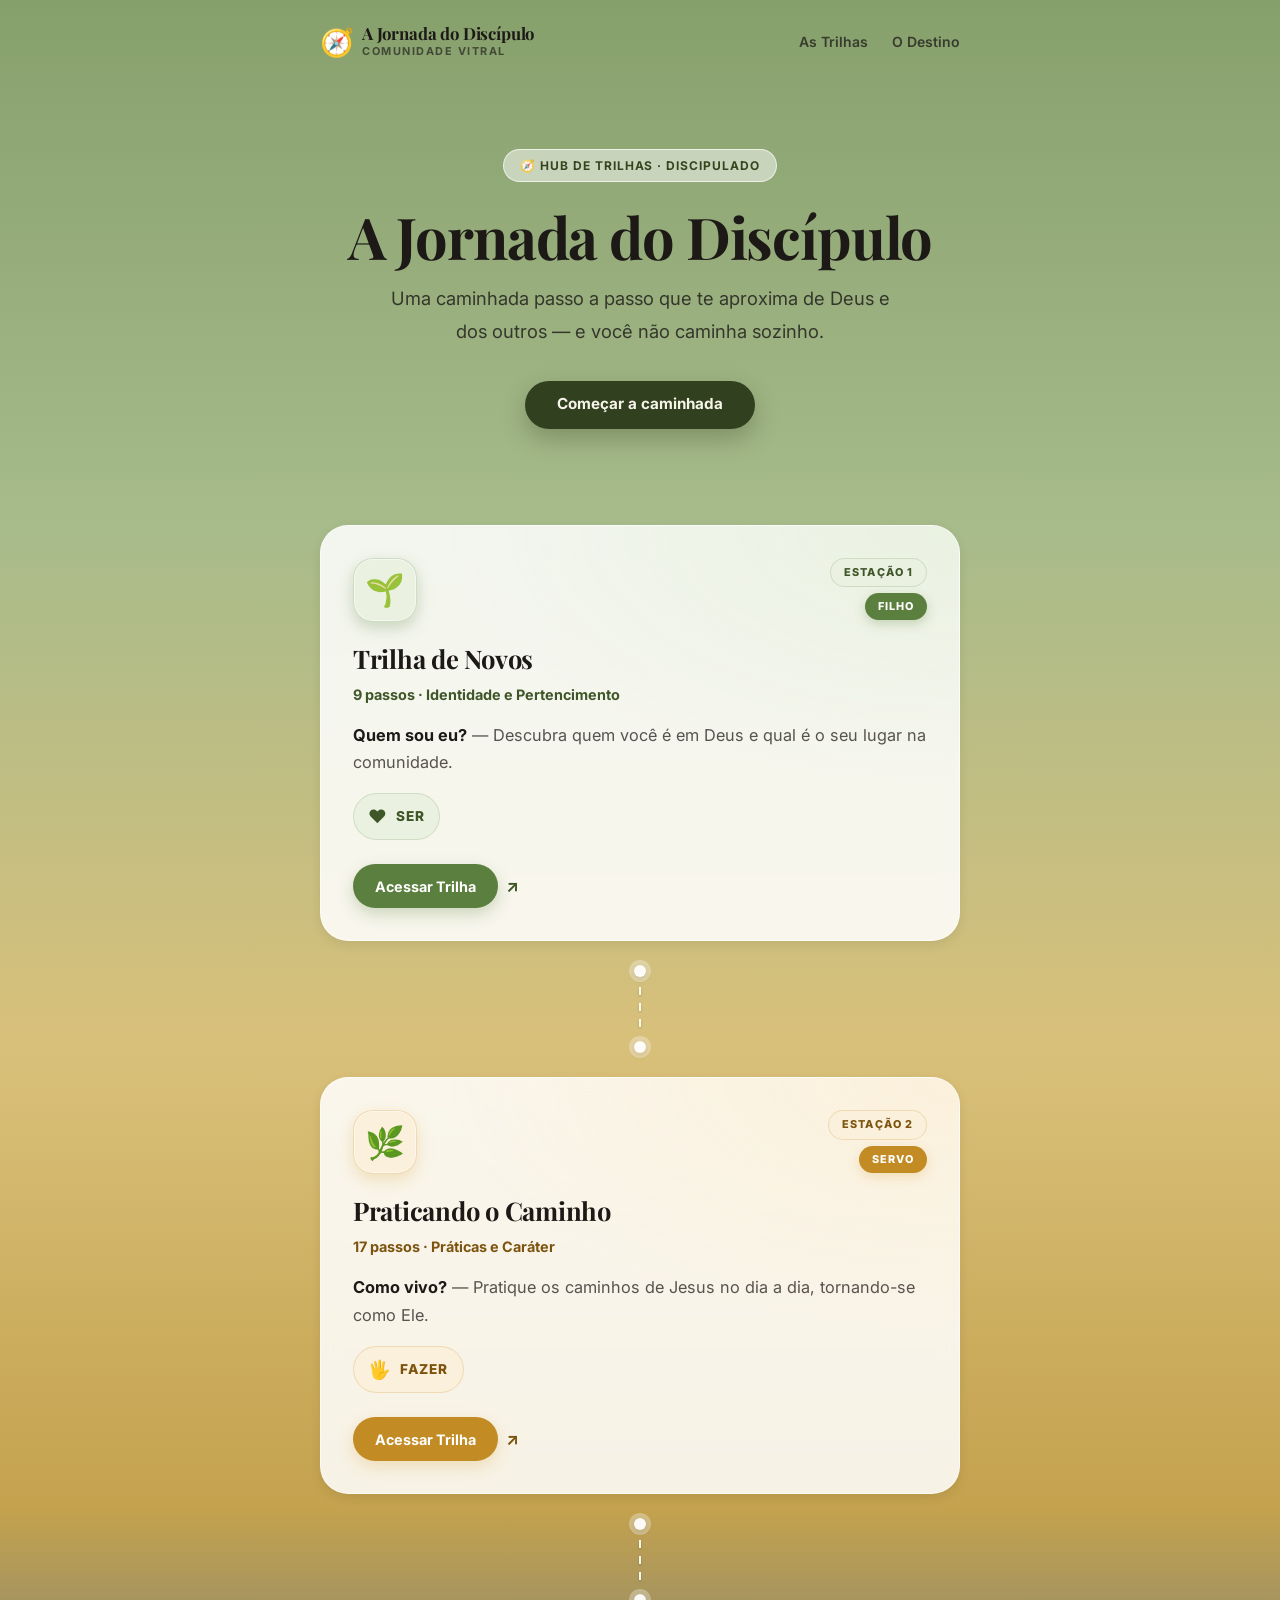
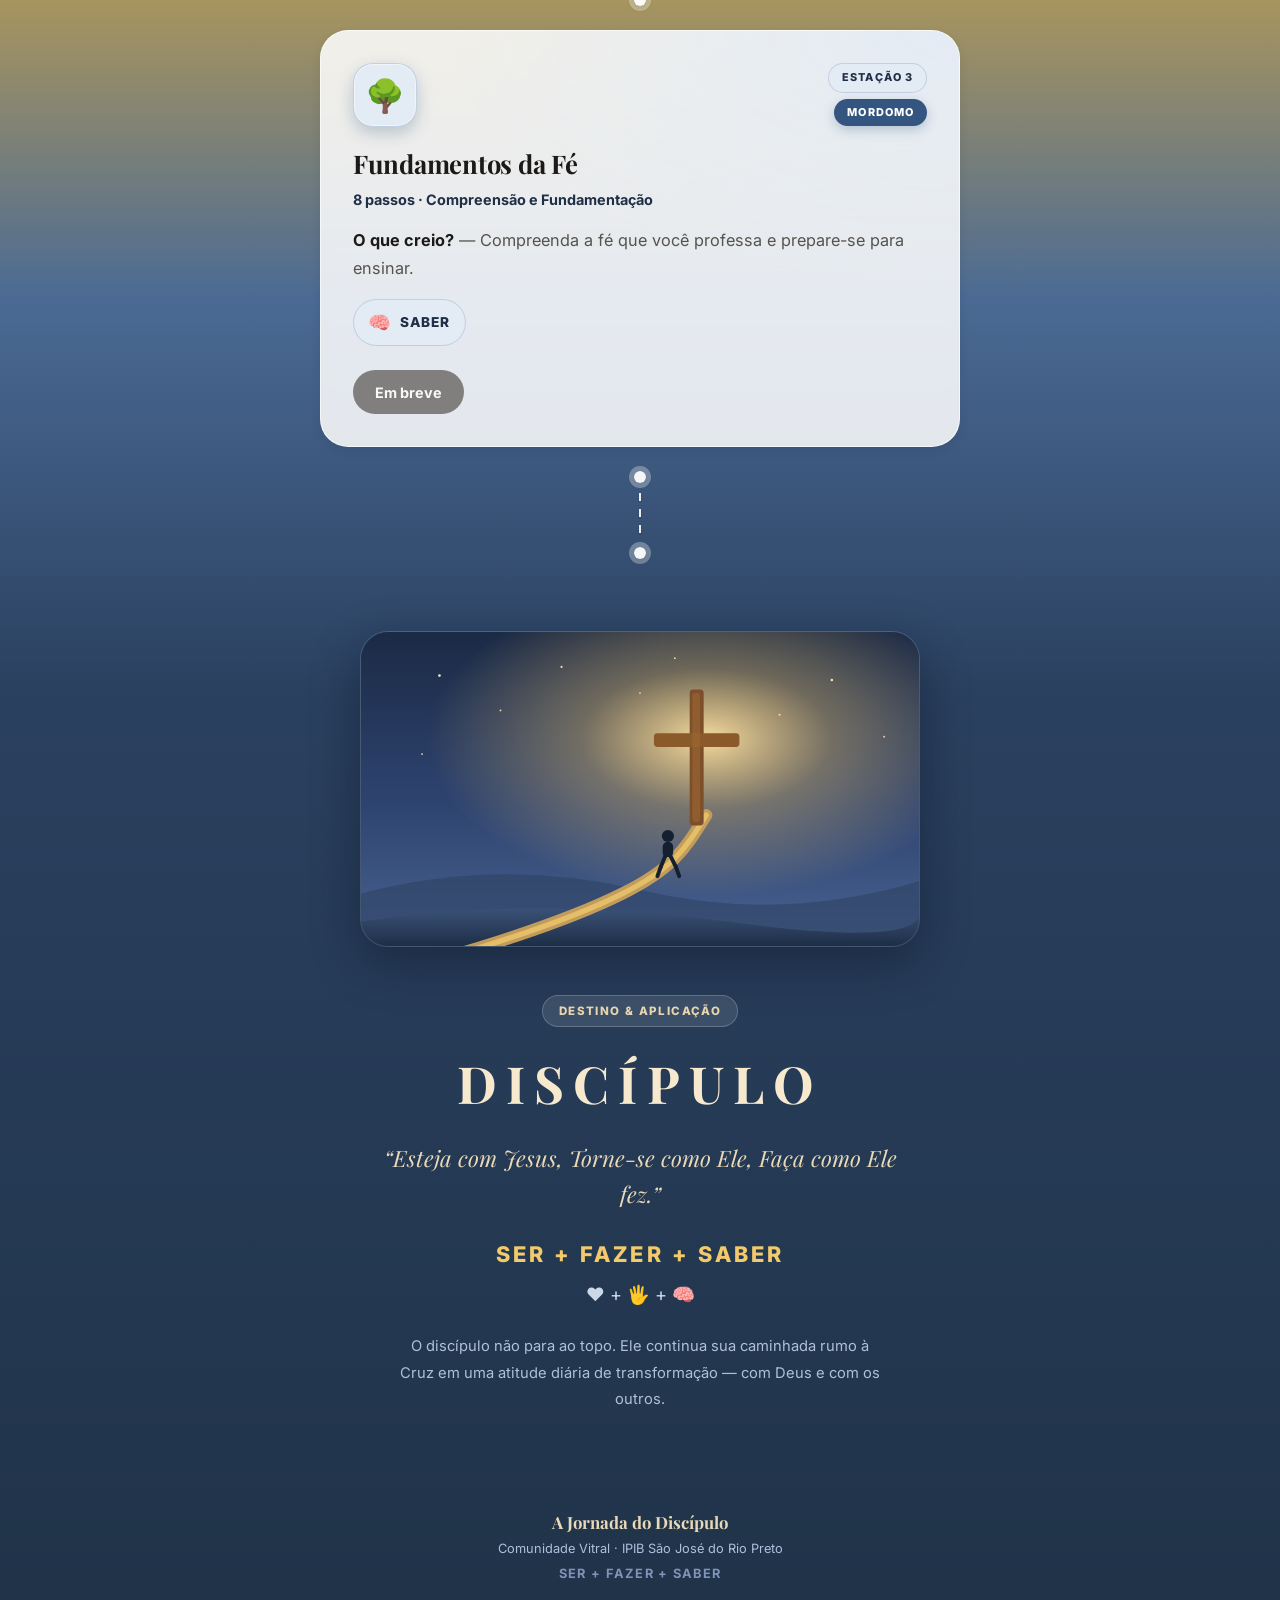
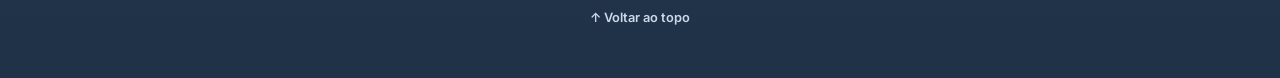
==== index.html @ bd62b1e8 "feat(hub): página inicial 'A Jornada do Discípulo' + documentação OpenSpec - Hub estático (index.htm" ====
<!DOCTYPE html>
<html lang="pt-BR">
<head>
  <meta charset="UTF-8" />
  <meta name="viewport" content="width=device-width, initial-scale=1.0" />
  <title>A Jornada do Discípulo · Comunidade Vitral</title>
  <meta name="description" content="Hub das trilhas da Jornada do Discípulo na Comunidade Vitral: Trilha de Novos, Praticando o Caminho e Fundamentos da Fé. Uma caminhada passo a passo que te aproxima de Deus e dos outros." />
  <meta property="og:title" content="A Jornada do Discípulo · Comunidade Vitral" />
  <meta property="og:description" content="Uma caminhada passo a passo que te aproxima de Deus e dos outros — e você não caminha sozinho." />
  <meta property="og:type" content="website" />
  <meta property="og:url" content="https://ismaelmmachado.github.io/trilhas_discipulado" />
  <meta name="twitter:card" content="summary" />
  <meta property="og:image" content="https://ismaelmmachado.github.io/trilhas_discipulado/og-image.svg" />
  <link rel="icon" href="favicon.svg" type="image/svg+xml" />
  <link rel="preconnect" href="https://fonts.googleapis.com" />
  <link rel="preconnect" href="https://fonts.gstatic.com" crossorigin />
  <link rel="stylesheet" href="https://fonts.googleapis.com/css2?family=Inter:wght@400;500;600;700&family=Playfair+Display:ital,wght@0,500;0,600;0,700;1,500;1,600&display=swap" media="print" onload="this.media='all'" />
  <noscript><link rel="stylesheet" href="https://fonts.googleapis.com/css2?family=Inter:wght@400;500;600;700&family=Playfair+Display:ital,wght@0,500;0,600;0,700;1,500;1,600&display=swap" /></noscript>
  <link rel="stylesheet" href="css/tokens.css" />
  <link rel="stylesheet" href="css/estilo.css" />
</head>
<body>
  <a class="skip-link" href="#trilhas">Ir para as trilhas</a>

  <header class="hub-header" role="banner">
    <div class="container header-inner">
      <a href="index.html" class="hub-brand" aria-label="A Jornada do Discípulo — Página inicial">
        <span class="hub-brand-icon" aria-hidden="true">🧭</span>
        <span class="hub-brand-text">
          <span class="hub-brand-title">A Jornada do Discípulo</span>
          <span class="hub-brand-sub">Comunidade Vitral</span>
        </span>
      </a>
      <nav class="nav" role="navigation" aria-label="Navegação principal">
        <a href="#trilhas">As Trilhas</a>
        <a href="#destino">O Destino</a>
      </nav>
    </div>
  </header>

  <main id="main">
    <section class="hero">
      <div class="container">
        <span class="hero-eyebrow">🧭 Hub de Trilhas · Discipulado</span>
        <h1>A Jornada do Discípulo</h1>
        <p class="hero-subtitle">
          Uma caminhada passo a passo que te aproxima de Deus e dos outros — e você não caminha sozinho.
        </p>
        <a href="#trilhas" class="btn btn-hero">Começar a caminhada</a>
      </div>
    </section>

    <section id="trilhas" class="jornada" aria-labelledby="jornada-titulo">
      <div class="container jornada-inner">
        <h2 id="jornada-titulo" class="visually-hidden">As três estações da jornada</h2>

        <article class="estacao" data-etapa="1">
          <a class="estacao-card" href="https://ismaelmmachado.github.io/trilha_de_novos/index.html" target="_blank" rel="noopener">
            <div class="estacao-topo">
              <span class="estacao-icono" aria-hidden="true">🌱</span>
              <span class="estacao-badges">
                <span class="etiqueta etiqueta-etapa">Estação 1</span>
                <span class="etiqueta etiqueta-papel">FILHO</span>
              </span>
            </div>
            <h3>Trilha de Novos</h3>
            <p class="estacao-sub">9 passos · Identidade e Pertencimento</p>
            <p class="estacao-pergunta"><strong>Quem sou eu?</strong> — Descubra quem você é em Deus e qual é o seu lugar na comunidade.</p>
            <span class="estacao-pilar"><span aria-hidden="true">❤️</span> SER</span>
            <span class="estacao-acoes">
              <span class="estacao-cta">Acessar Trilha</span>
              <span class="estacao-link-hint" aria-hidden="true">↗</span>
            </span>
          </a>
        </article>

        <div class="conector" role="presentation" aria-hidden="true">
          <span class="conector-dot"></span>
          <span class="conector-linha"></span>
          <span class="conector-dot"></span>
        </div>

        <article class="estacao" data-etapa="2">
          <a class="estacao-card" href="https://ismaelmmachado.github.io/trilha_praticando_o_caminho/index.html" target="_blank" rel="noopener">
            <div class="estacao-topo">
              <span class="estacao-icono" aria-hidden="true">🌿</span>
              <span class="estacao-badges">
                <span class="etiqueta etiqueta-etapa">Estação 2</span>
                <span class="etiqueta etiqueta-papel">SERVO</span>
              </span>
            </div>
            <h3>Praticando o Caminho</h3>
            <p class="estacao-sub">17 passos · Práticas e Caráter</p>
            <p class="estacao-pergunta"><strong>Como vivo?</strong> — Pratique os caminhos de Jesus no dia a dia, tornando-se como Ele.</p>
            <span class="estacao-pilar"><span aria-hidden="true">🖐️</span> FAZER</span>
            <span class="estacao-acoes">
              <span class="estacao-cta">Acessar Trilha</span>
              <span class="estacao-link-hint" aria-hidden="true">↗</span>
            </span>
          </a>
        </article>

        <div class="conector" role="presentation" aria-hidden="true">
          <span class="conector-dot"></span>
          <span class="conector-linha"></span>
          <span class="conector-dot"></span>
        </div>

        <article class="estacao" data-etapa="3">
          <div class="estacao-card estacao-card-disabled">
            <div class="estacao-topo">
              <span class="estacao-icono" aria-hidden="true">🌳</span>
              <span class="estacao-badges">
                <span class="etiqueta etiqueta-etapa">Estação 3</span>
                <span class="etiqueta etiqueta-papel">MORDOMO</span>
              </span>
            </div>
            <h3>Fundamentos da Fé</h3>
            <p class="estacao-sub">8 passos · Compreensão e Fundamentação</p>
            <p class="estacao-pergunta"><strong>O que creio?</strong> — Compreenda a fé que você professa e prepare-se para ensinar.</p>
            <span class="estacao-pilar"><span aria-hidden="true">🧠</span> SABER</span>
            <span class="estacao-acoes">
              <span class="estacao-cta estacao-cta-disabled" aria-disabled="true">Em breve</span>
            </span>
          </div>
        </article>

        <div class="conector conector-apex" role="presentation" aria-hidden="true">
          <span class="conector-dot"></span>
          <span class="conector-linha"></span>
          <span class="conector-dot"></span>
        </div>

        <section id="destino" class="apex" aria-labelledby="apex-titulo">
          <div class="apex-cena">
            <svg viewBox="0 0 640 360" role="img" aria-labelledby="apex-desc">
              <title id="apex-desc">Um caminhante segue pela trilha em direção a uma cruz de madeira iluminada ao longe</title>
              <defs>
                <linearGradient id="ceu" x1="0" y1="0" x2="0" y2="1">
                  <stop offset="0%" stop-color="#1B2A45" />
                  <stop offset="55%" stop-color="#2E4470" />
                  <stop offset="100%" stop-color="#4A6391" />
                </linearGradient>
                <radialGradient id="brilho" cx="0.62" cy="0.34" r="0.5">
                  <stop offset="0%" stop-color="#FFE3A3" stop-opacity="0.95" />
                  <stop offset="45%" stop-color="#FFCE6B" stop-opacity="0.35" />
                  <stop offset="100%" stop-color="#FFCE6B" stop-opacity="0" />
                </radialGradient>
                <linearGradient id="solo" x1="0" y1="0" x2="0" y2="1">
                  <stop offset="0%" stop-color="#3A5278" />
                  <stop offset="100%" stop-color="#1E2E46" />
                </linearGradient>
              </defs>
              <rect width="640" height="360" fill="url(#ceu)" />
              <g fill="#F4E7C4">
                <circle cx="90" cy="50" r="1.5" />
                <circle cx="160" cy="90" r="1" />
                <circle cx="230" cy="40" r="1.2" />
                <circle cx="320" cy="70" r="1" />
                <circle cx="540" cy="55" r="1.5" />
                <circle cx="600" cy="120" r="1" />
                <circle cx="480" cy="95" r="1.2" />
                <circle cx="70" cy="140" r="1" />
                <circle cx="360" cy="30" r="1" />
              </g>
              <rect width="640" height="360" fill="url(#brilho)" />
              <path d="M0 300 Q 160 258 320 296 T 640 286 L640 360 L0 360 Z" fill="#2C405F" opacity="0.55" />
              <path d="M0 332 Q 200 302 420 332 T 640 322 L640 360 L0 360 Z" fill="url(#solo)" />
              <path d="M-10 400 C 120 372 240 330 300 300 S 372 248 396 210" fill="none" stroke="#C9A15B" stroke-width="14" stroke-linecap="round" opacity="0.95" />
              <path d="M-10 400 C 120 372 240 330 300 300 S 372 248 396 210" fill="none" stroke="#E9C46A" stroke-width="6" stroke-linecap="round" opacity="0.9" />
              <g>
                <rect x="377" y="66" width="16" height="156" rx="4" fill="#7C4F2A" />
                <rect x="336" y="116" width="98" height="16" rx="4" fill="#8B5A2B" />
                <rect x="380" y="70" width="9" height="148" rx="4" fill="#A06B36" opacity="0.55" />
              </g>
              <g transform="translate(352,258)" fill="#14202F">
                <circle cx="0" cy="-24" r="7" />
                <rect x="-6" y="-17" width="12" height="17" rx="5" />
                <line x1="-3" y1="-1" x2="-8" y2="11" stroke="#14202F" stroke-width="4.5" stroke-linecap="round" />
                <line x1="3" y1="-1" x2="9" y2="11" stroke="#14202F" stroke-width="4.5" stroke-linecap="round" />
                <line x1="-8" y1="11" x2="-12" y2="22" stroke="#14202F" stroke-width="4.5" stroke-linecap="round" />
                <line x1="9" y1="11" x2="13" y2="22" stroke="#14202F" stroke-width="4.5" stroke-linecap="round" />
              </g>
            </svg>
          </div>
          <span class="apex-etiqueta">Destino &amp; Aplicação</span>
          <h2 id="apex-titulo">DISCÍPULO</h2>
          <p class="apex-frase">&ldquo;Esteja com Jesus, Torne-se como Ele, Faça como Ele fez.&rdquo;</p>
          <p class="apex-formula">SER + FAZER + SABER</p>
          <p class="apex-pilares" aria-hidden="true">❤️ + 🖐️ + 🧠</p>
          <p class="apex-nota">
            O discípulo não para ao topo. Ele continua sua caminhada rumo à Cruz em uma atitude diária de transformação — com Deus e com os outros.
          </p>
        </section>
      </div>
    </section>
  </main>

  <footer class="site-footer" role="contentinfo">
    <div class="container">
      <strong>A Jornada do Discípulo</strong>
      <p>Comunidade Vitral · IPIB São José do Rio Preto</p>
      <p class="footer-frase">SER + FAZER + SABER</p>
      <a href="#main" class="back-to-top" aria-label="Voltar ao topo">↑ Voltar ao topo</a>
    </div>
  </footer>
</body>
</html>
---- css/tokens.css ----
:root {
  --font-heading: 'Playfair Display', Georgia, serif;
  --font-body: 'Inter', -apple-system, BlinkMacSystemFont, 'Segoe UI', sans-serif;

  /* === CORES NEUTRAS === */
  --color-text: #1C1917;
  --color-text-inverse: #F5F2EC;
  --color-muted: #57534E;
  --color-surface: rgba(255, 255, 255, 0.86);
  --color-surface-strong: #FFFFFF;
  --color-border: rgba(28, 25, 23, 0.1);

  /* === ZONAS DO GRADIENTE (base → topo) === */
  --zona-verde: #7A9B63;
  --zona-verde-claro: #94AC77;
  --zona-dourado: #D9C07A;
  --zona-dourado-forte: #C4A24E;
  --zona-azul: #3D5A80;
  --zona-azul-escuro: #1F3247;

  /* === ESPAÇAMENTO === */
  --space-xs: 4px;
  --space-sm: 8px;
  --space-md: 16px;
  --space-lg: 24px;
  --space-xl: 32px;
  --space-2xl: 48px;
  --space-3xl: 64px;
  --space-4xl: 96px;

  /* === RAIO === */
  --radius-sm: 8px;
  --radius-md: 12px;
  --radius-lg: 20px;
  --radius-xl: 28px;
  --radius-full: 9999px;

  /* === SOMBRAS === */
  --shadow-sm: 0 1px 2px rgba(0, 0, 0, 0.06);
  --shadow-md: 0 4px 12px rgba(0, 0, 0, 0.08);
  --shadow-lg: 0 12px 32px rgba(0, 0, 0, 0.14);

  /* === CONTAINER === */
  --container: 640px;
}

/* === ESTAÇÃO 1 — Trilha de Novos (verde) === */
[data-etapa="1"] {
  --accent: #5B7F3E;
  --accent-soft: #EAF1E1;
  --accent-border: rgba(91, 127, 62, 0.18);
  --accent-text: #3E5628;
  --accent-on-accent: #FFFFFF;
  --accent-glow: rgba(91, 127, 62, 0.28);
}

/* === ESTAÇÃO 2 — Praticando o Caminho (dourado) === */
[data-etapa="2"] {
  --accent: #C28B24;
  --accent-soft: #FBF0DB;
  --accent-border: rgba(194, 139, 36, 0.22);
  --accent-text: #7C540F;
  --accent-on-accent: #FFFFFF;
  --accent-glow: rgba(217, 164, 65, 0.28);
}

/* === ESTAÇÃO 3 — Fundamentos da Fé (azul) === */
[data-etapa="3"] {
  --accent: #33557F;
  --accent-soft: #E3EBF5;
  --accent-border: rgba(51, 85, 127, 0.18);
  --accent-text: #1E2F47;
  --accent-on-accent: #FFFFFF;
  --accent-glow: rgba(51, 85, 127, 0.28);
}
---- css/estilo.css ----
*, *::before, *::after {
  box-sizing: border-box;
  margin: 0;
  padding: 0;
}

html {
  scroll-behavior: smooth;
  -webkit-font-smoothing: antialiased;
  -moz-osx-font-smoothing: grayscale;
}

body {
  font-family: var(--font-body);
  font-size: 16px;
  line-height: 1.6;
  color: var(--color-text);
  min-height: 100vh;
  background: linear-gradient(
    180deg,
    #86A06C 0%,
    #A7BB8B 16%,
    #D9C07A 32%,
    #C4A24E 46%,
    #4A6A94 58%,
    #2A405F 70%,
    #1F3247 100%
  );
  background-repeat: no-repeat;
  background-size: 100% 100%;
}

img, svg { max-width: 100%; display: block; }
a { text-decoration: none; color: inherit; }

.visually-hidden {
  position: absolute;
  width: 1px;
  height: 1px;
  overflow: hidden;
  clip: rect(0 0 0 0);
  white-space: nowrap;
}

.skip-link {
  position: absolute;
  top: -100%;
  left: var(--space-md);
  background: var(--color-text);
  color: var(--color-text-inverse);
  padding: var(--space-sm) var(--space-md);
  border-radius: var(--radius-sm);
  z-index: 1000;
  font-weight: 600;
  transition: top 0.2s;
}
.skip-link:focus { top: var(--space-sm); }

/* === CONTAINER === */
.container {
  width: min(calc(100% - 40px), var(--container));
  margin: 0 auto;
}

/* === HEADER === */
.hub-header {
  padding: var(--space-lg) 0;
}

.header-inner {
  display: flex;
  align-items: center;
  justify-content: space-between;
  gap: var(--space-md);
}

.hub-brand {
  display: inline-flex;
  align-items: center;
  gap: var(--space-sm);
  min-width: 0;
}

.hub-brand-icon {
  font-size: 1.7rem;
  line-height: 1;
}

.hub-brand-text {
  display: flex;
  flex-direction: column;
  min-width: 0;
}

.hub-brand-title {
  font-family: var(--font-heading);
  font-size: 1.05rem;
  font-weight: 700;
  line-height: 1.15;
  letter-spacing: -0.01em;
  color: var(--color-text);
}

.hub-brand-sub {
  font-size: 0.68rem;
  font-weight: 700;
  letter-spacing: 0.14em;
  text-transform: uppercase;
  color: rgba(28, 25, 23, 0.65);
}

.nav {
  display: flex;
  align-items: center;
  gap: var(--space-lg);
}

.nav a {
  font-size: 0.875rem;
  font-weight: 600;
  color: rgba(28, 25, 23, 0.75);
  transition: color 0.2s;
}
.nav a:hover { color: var(--color-text); }
.nav a:focus-visible {
  outline: 2px solid var(--color-text);
  outline-offset: 4px;
  border-radius: var(--radius-sm);
}

/* === HERO === */
.hero {
  text-align: center;
  padding: var(--space-3xl) 0 var(--space-2xl);
}

.hero-eyebrow {
  display: inline-flex;
  align-items: center;
  gap: 6px;
  padding: 6px 16px;
  border-radius: var(--radius-full);
  background: rgba(255, 255, 255, 0.5);
  border: 1px solid rgba(255, 255, 255, 0.65);
  backdrop-filter: blur(6px);
  font-size: 0.75rem;
  font-weight: 700;
  letter-spacing: 0.08em;
  text-transform: uppercase;
  color: #37451F;
}

.hero h1 {
  font-family: var(--font-heading);
  font-size: clamp(2.3rem, 9vw, 3.6rem);
  line-height: 1.05;
  letter-spacing: -0.02em;
  color: var(--color-text);
  margin: var(--space-lg) 0 var(--space-md);
}

.hero-subtitle {
  max-width: 520px;
  margin: 0 auto var(--space-xl);
  font-size: clamp(1rem, 2.6vw, 1.15rem);
  line-height: 1.8;
  color: rgba(28, 25, 23, 0.8);
}

.btn {
  display: inline-flex;
  align-items: center;
  justify-content: center;
  gap: var(--space-sm);
  min-height: 48px;
  padding: 0 var(--space-xl);
  border-radius: var(--radius-full);
  font-weight: 700;
  font-size: 0.95rem;
  border: none;
  cursor: pointer;
  transition: transform 0.2s ease, box-shadow 0.2s ease, filter 0.2s ease;
}

.btn-hero {
  background: #31401F;
  color: #F7F4EA;
  box-shadow: 0 10px 24px rgba(38, 52, 20, 0.28);
}
.btn-hero:hover {
  transform: translateY(-2px);
  box-shadow: 0 14px 30px rgba(38, 52, 20, 0.32);
}
.btn-hero:focus-visible {
  outline: 3px solid var(--color-text);
  outline-offset: 3px;
}

/* === JORNADA / ESTAÇÕES === */
.jornada {
  padding: var(--space-2xl) 0 0;
}

.jornada-inner {
  display: flex;
  flex-direction: column;
  align-items: stretch;
}

.estacao-card {
  position: relative;
  display: block;
  background: var(--color-surface);
  border: 1px solid rgba(255, 255, 255, 0.65);
  border-radius: var(--radius-xl);
  padding: var(--space-xl);
  box-shadow: var(--shadow-md);
  backdrop-filter: blur(8px);
  overflow: hidden;
  transition: transform 0.25s ease, box-shadow 0.25s ease;
}

.estacao-card::before {
  content: "";
  position: absolute;
  inset: 0;
  background: radial-gradient(130% 100% at 100% 0%, var(--accent-soft), transparent 62%);
  pointer-events: none;
}

.estacao-card:hover {
  transform: translateY(-4px);
  box-shadow: var(--shadow-lg);
}

.estacao-card:focus-visible {
  outline: 3px solid var(--accent);
  outline-offset: 3px;
}

.estacao-card-disabled {
  cursor: default;
}
.estacao-card-disabled:hover {
  transform: none;
  box-shadow: var(--shadow-md);
}

.estacao-topo {
  position: relative;
  display: flex;
  align-items: flex-start;
  justify-content: space-between;
  gap: var(--space-md);
  margin-bottom: var(--space-md);
}

.estacao-icono {
  display: flex;
  align-items: center;
  justify-content: center;
  width: 64px;
  height: 64px;
  border-radius: 20px;
  font-size: 2rem;
  background: var(--accent-soft);
  border: 1px solid var(--accent-border);
  box-shadow: inset 0 0 0 1px rgba(255, 255, 255, 0.5), 0 6px 16px var(--accent-glow);
}

.estacao-badges {
  display: flex;
  flex-direction: column;
  align-items: flex-end;
  gap: 6px;
}

.etiqueta {
  display: inline-flex;
  align-items: center;
  padding: 5px 13px;
  border-radius: var(--radius-full);
  font-size: 0.68rem;
  font-weight: 800;
  letter-spacing: 0.1em;
  text-transform: uppercase;
}

.etiqueta-etapa {
  background: var(--accent-soft);
  color: var(--accent-text);
  border: 1px solid var(--accent-border);
}

.etiqueta-papel {
  background: var(--accent);
  color: var(--accent-on-accent);
  box-shadow: 0 4px 12px var(--accent-glow);
}

.estacao h3 {
  position: relative;
  font-family: var(--font-heading);
  font-size: 1.6rem;
  font-weight: 700;
  letter-spacing: -0.01em;
  color: var(--color-text);
  margin-bottom: 4px;
}

.estacao-sub {
  position: relative;
  font-size: 0.9rem;
  font-weight: 700;
  color: var(--accent-text);
  margin-bottom: var(--space-md);
}

.estacao-pergunta {
  position: relative;
  font-size: 1.02rem;
  line-height: 1.7;
  color: var(--color-muted);
  margin-bottom: var(--space-md);
}

.estacao-pergunta strong {
  color: var(--color-text);
}

.estacao-pilar {
  position: relative;
  display: inline-flex;
  align-items: center;
  gap: 8px;
  padding: 8px 14px;
  border-radius: var(--radius-full);
  background: var(--accent-soft);
  border: 1px solid var(--accent-border);
  font-size: 0.85rem;
  font-weight: 800;
  letter-spacing: 0.08em;
  color: var(--accent-text);
  margin-bottom: var(--space-lg);
}

.estacao-pilar span {
  font-size: 1.15rem;
}

.estacao-acoes {
  position: relative;
  display: flex;
  align-items: center;
  gap: var(--space-sm);
}

.estacao-cta {
  display: inline-flex;
  align-items: center;
  justify-content: center;
  gap: 8px;
  min-height: 44px;
  padding: 0 22px;
  border-radius: var(--radius-full);
  background: var(--accent);
  color: var(--accent-on-accent);
  font-weight: 700;
  font-size: 0.9rem;
  box-shadow: 0 6px 16px var(--accent-glow);
  transition: transform 0.2s ease, filter 0.2s ease, box-shadow 0.2s ease;
}

.estacao-card:hover .estacao-cta {
  transform: translateY(-2px);
  box-shadow: 0 10px 22px var(--accent-glow);
  filter: brightness(1.05);
}

.estacao-cta-disabled {
  background: var(--color-muted);
  box-shadow: none;
  cursor: not-allowed;
  opacity: 0.7;
}

.estacao-card-disabled:hover .estacao-cta {
  transform: none;
  box-shadow: none;
  filter: none;
}

.estacao-link-hint {
  font-size: 1.05rem;
  font-weight: 700;
  color: var(--accent-text);
  transition: transform 0.2s ease;
}

.estacao-card:hover .estacao-link-hint {
  transform: translate(2px, -2px);
}

/* === CONECTORES (linha da jornada) === */
.conector {
  display: flex;
  flex-direction: column;
  align-items: center;
  gap: 10px;
  padding: var(--space-lg) 0;
}

.conector-dot {
  width: 12px;
  height: 12px;
  border-radius: 50%;
  background: rgba(255, 255, 255, 0.95);
  box-shadow: 0 0 0 5px rgba(255, 255, 255, 0.3), 0 2px 6px rgba(0, 0, 0, 0.18);
}

.conector-linha {
  width: 2px;
  flex: 1;
  min-height: 44px;
  background: repeating-linear-gradient(
    to bottom,
    rgba(255, 255, 255, 0.9) 0,
    rgba(255, 255, 255, 0.9) 8px,
    transparent 8px,
    transparent 16px
  );
  filter: drop-shadow(0 1px 1px rgba(0, 0, 0, 0.2));
}

/* === APEX (destino) === */
.apex {
  text-align: center;
  color: var(--color-text-inverse);
  padding: var(--space-2xl) 0 var(--space-3xl);
}

.apex-cena {
  max-width: 560px;
  margin: 0 auto var(--space-2xl);
  border-radius: var(--radius-xl);
  overflow: hidden;
  box-shadow: 0 16px 48px rgba(8, 16, 32, 0.4);
  border: 1px solid rgba(255, 255, 255, 0.14);
}

.apex-etiqueta {
  display: inline-flex;
  align-items: center;
  padding: 6px 16px;
  border-radius: var(--radius-full);
  background: rgba(255, 255, 255, 0.1);
  border: 1px solid rgba(255, 255, 255, 0.2);
  font-size: 0.72rem;
  font-weight: 800;
  letter-spacing: 0.12em;
  text-transform: uppercase;
  color: #E6D5AE;
  margin-bottom: var(--space-md);
}

.apex h2 {
  font-family: var(--font-heading);
  font-size: clamp(2.1rem, 7vw, 3.2rem);
  letter-spacing: 0.18em;
  font-weight: 700;
  color: #F6E9CE;
  margin-bottom: var(--space-md);
}

.apex-frase {
  font-family: var(--font-heading);
  font-style: italic;
  font-size: clamp(1.1rem, 3vw, 1.4rem);
  line-height: 1.6;
  color: #EAD9B8;
  max-width: 520px;
  margin: 0 auto var(--space-lg);
}

.apex-formula {
  font-size: 1.35rem;
  font-weight: 800;
  letter-spacing: 0.14em;
  color: #F2C96B;
  margin-bottom: var(--space-sm);
}

.apex-pilares {
  font-size: 1.15rem;
  color: #CBD8EA;
  margin-bottom: var(--space-lg);
}

.apex-nota {
  font-size: 0.92rem;
  line-height: 1.8;
  color: #AFC0DA;
  max-width: 480px;
  margin: 0 auto;
}

/* === FOOTER === */
.site-footer {
  padding: var(--space-xl) 0 var(--space-2xl);
  text-align: center;
  color: #AFC0DA;
}

.site-footer strong {
  display: block;
  font-family: var(--font-heading);
  font-size: 1.05rem;
  color: #EAD9B8;
  margin-bottom: 4px;
}

.site-footer p {
  font-size: 0.8rem;
}

.footer-frase {
  margin-top: var(--space-xs);
  font-weight: 700;
  letter-spacing: 0.1em;
  color: #7E93B8;
}

.back-to-top {
  display: inline-block;
  margin-top: var(--space-lg);
  font-size: 0.8rem;
  font-weight: 600;
  color: #CBD8EA;
  transition: color 0.2s;
}
.back-to-top:hover { color: #F6E9CE; }
.back-to-top:focus-visible {
  outline: 2px solid #F6E9CE;
  outline-offset: 4px;
  border-radius: var(--radius-sm);
}

/* === RESPONSIVO === */
@media (max-width: 520px) {
  .hub-header { padding: var(--space-md) 0; }
  .nav { display: none; }
  .hero { padding: var(--space-2xl) 0 var(--space-xl); }
  .estacao-card { padding: var(--space-lg); }
  .estacao-icono { width: 56px; height: 56px; font-size: 1.7rem; border-radius: 16px; }
  .estacao h3 { font-size: 1.4rem; }
}

@media (prefers-reduced-motion: reduce) {
  *, *::before, *::after {
    animation-duration: 0.01ms !important;
    transition-duration: 0.01ms !important;
  }
  html { scroll-behavior: auto; }
}
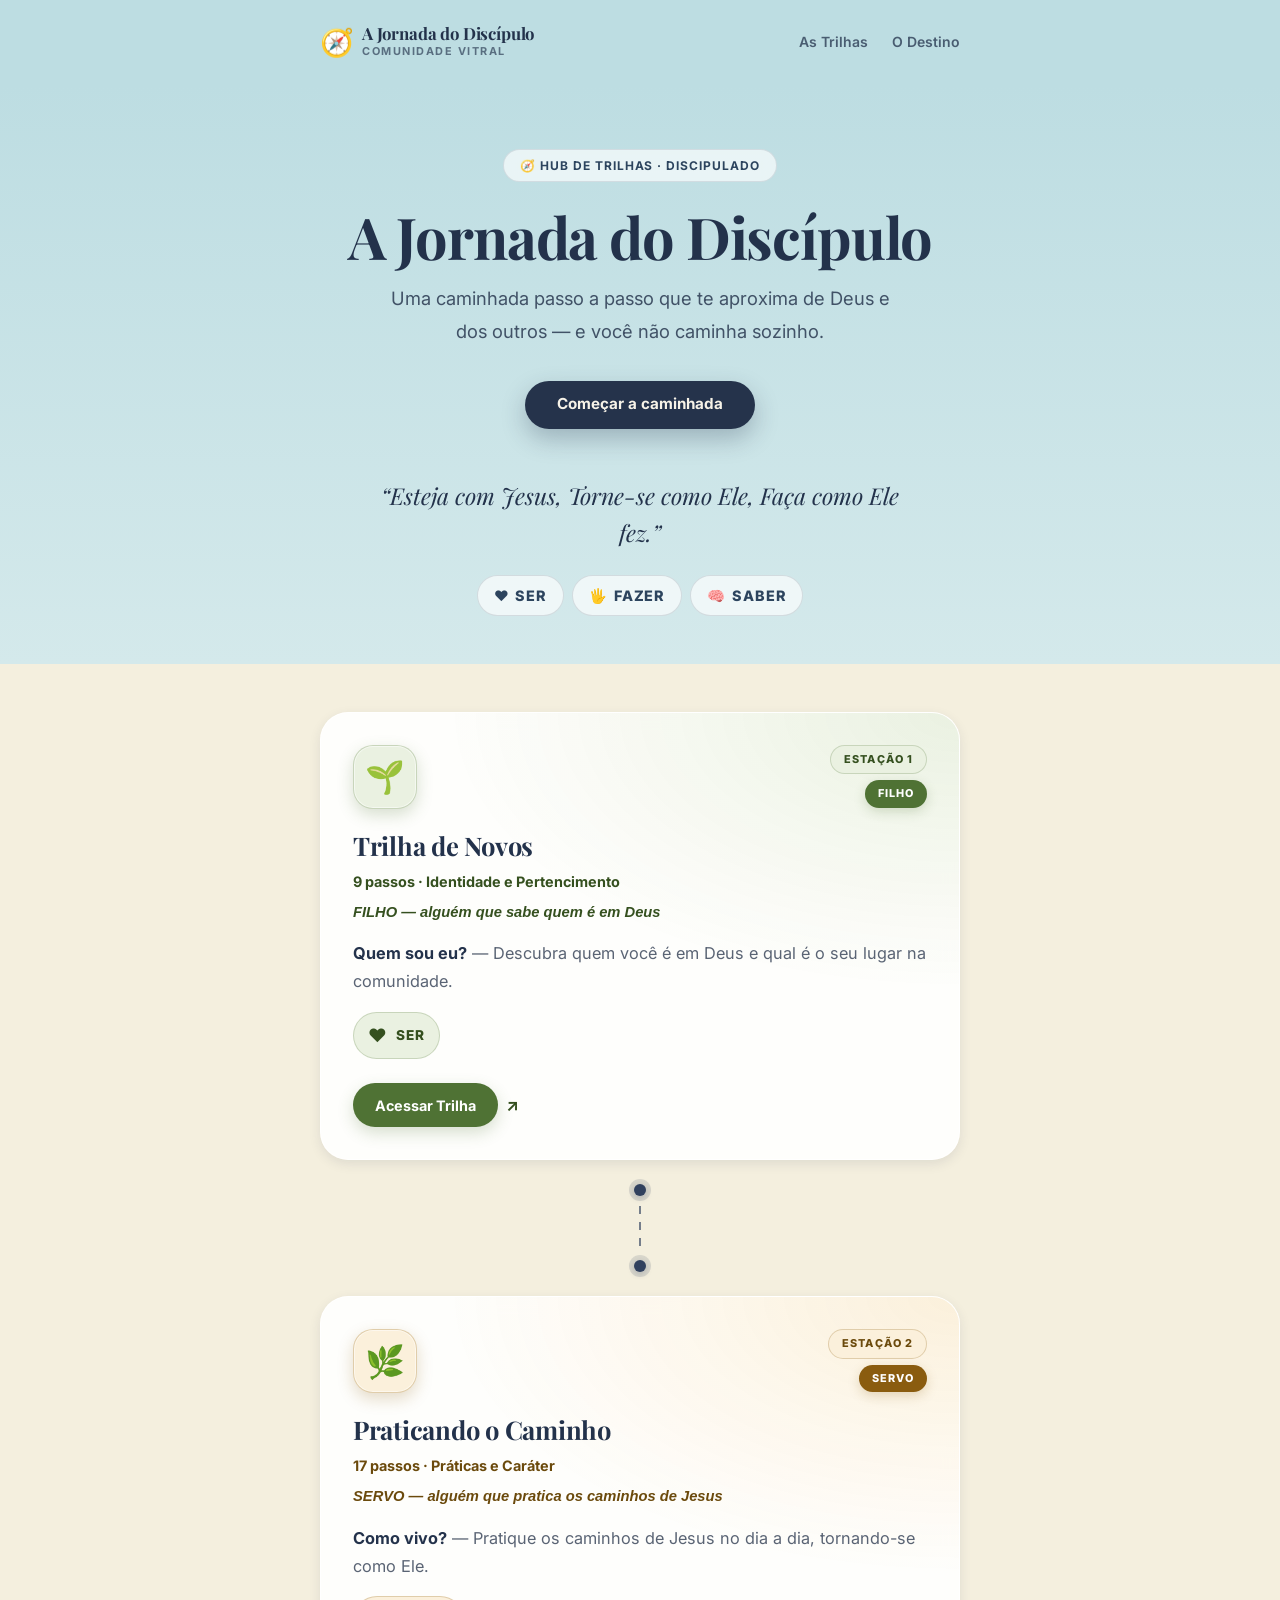
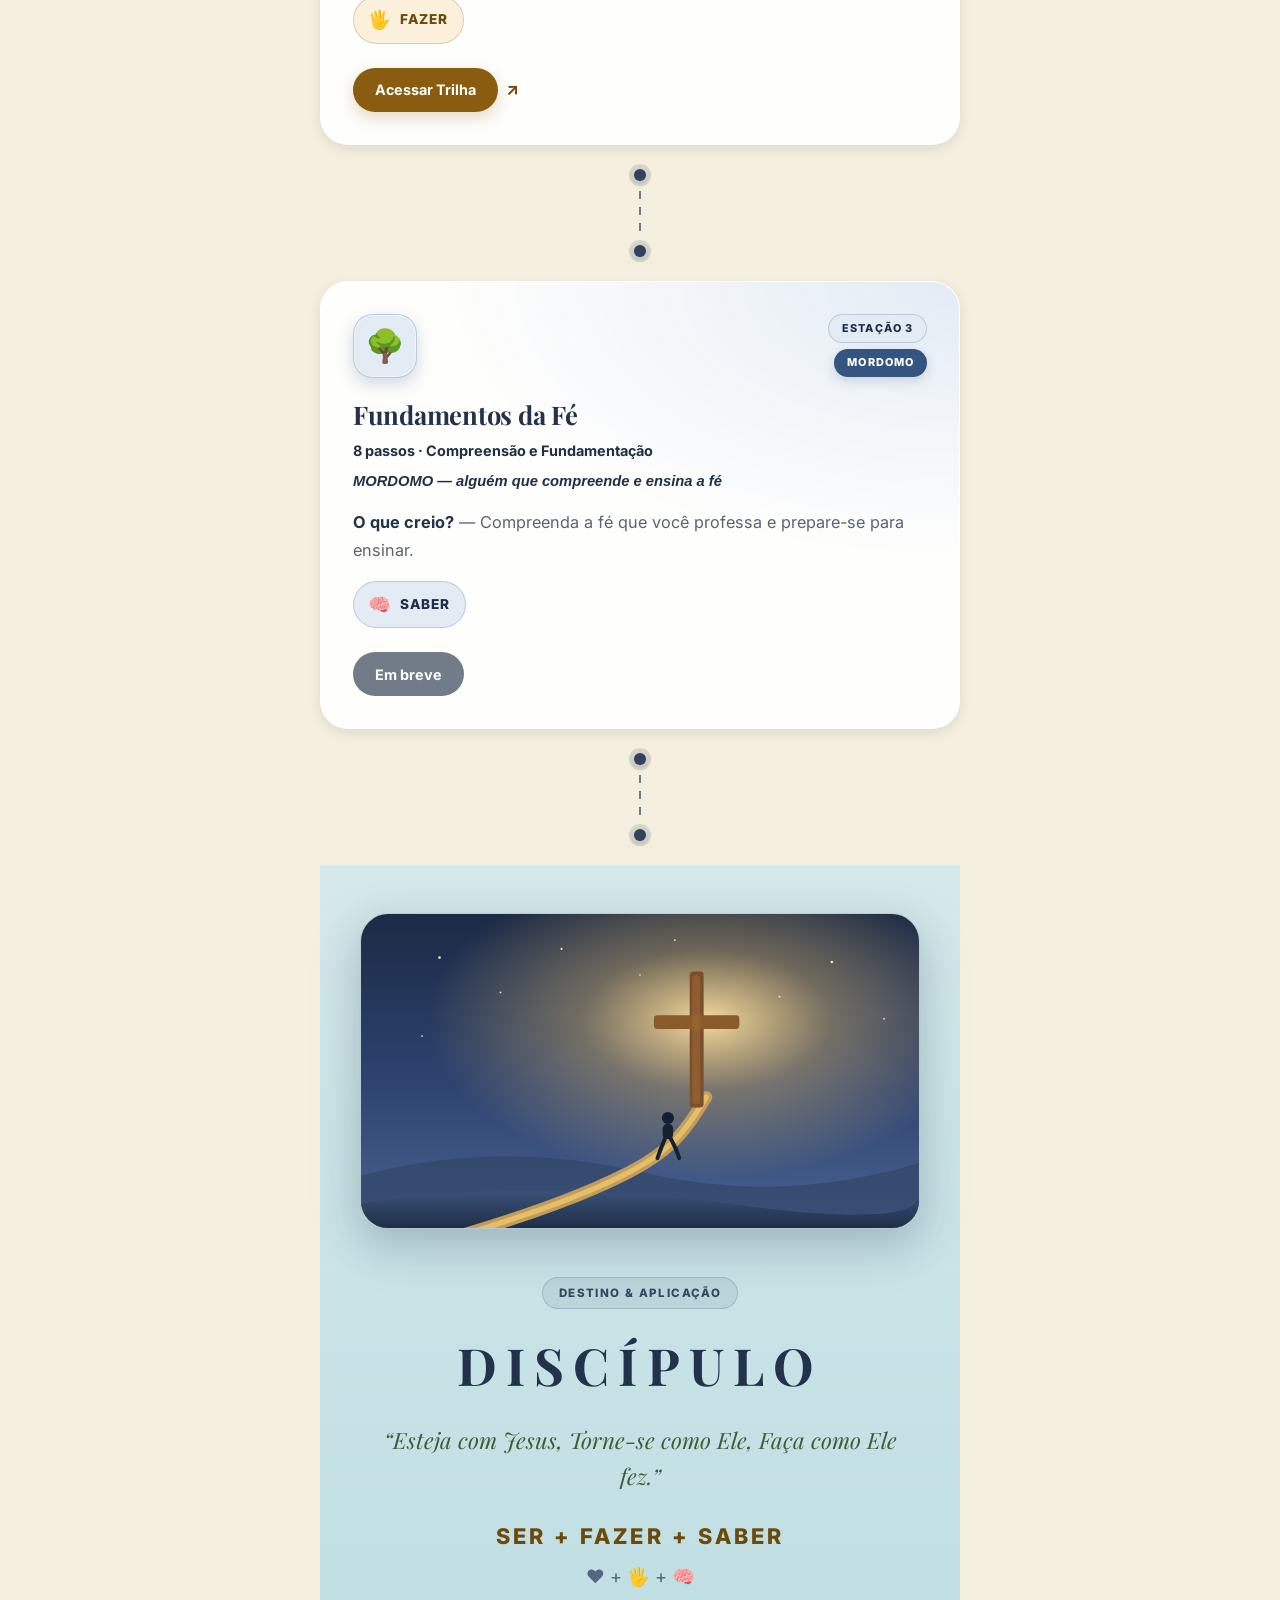
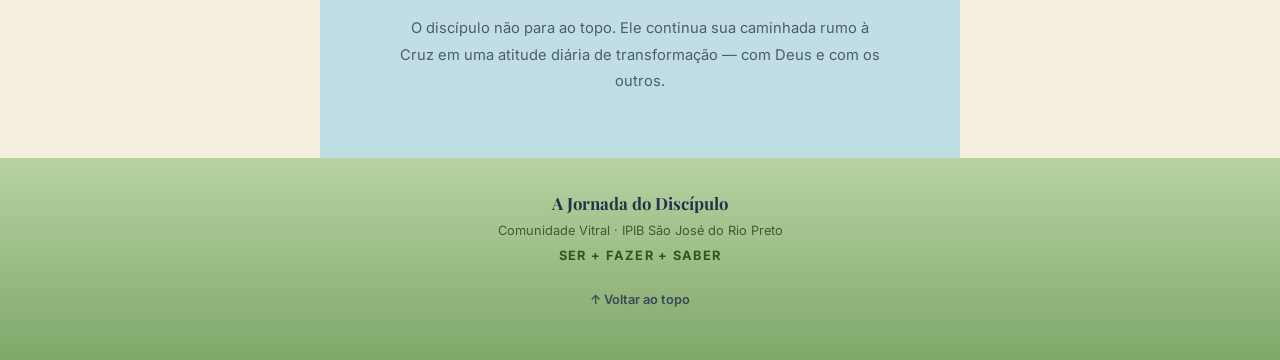
==== commit 127aa5e1: "feat(home): redesenho a partir do pôster 'A Jornada do Discípulo' - Paleta clara do pôster em tokens" ====
--- a/index.html
+++ b/index.html
@@ -47,6 +47,12 @@
           Uma caminhada passo a passo que te aproxima de Deus e dos outros — e você não caminha sozinho.
         </p>
         <a href="#trilhas" class="btn btn-hero">Começar a caminhada</a>
+        <p class="hero-frase">“Esteja com Jesus, Torne-se como Ele, Faça como Ele fez.”</p>
+        <ul class="hero-pilares" aria-label="SER, mais FAZER, mais SABER">
+          <li><span aria-hidden="true">❤️</span> SER</li>
+          <li><span aria-hidden="true">🖐️</span> FAZER</li>
+          <li><span aria-hidden="true">🧠</span> SABER</li>
+        </ul>
       </div>
     </section>
 
@@ -65,6 +71,7 @@
             </div>
             <h3>Trilha de Novos</h3>
             <p class="estacao-sub">9 passos · Identidade e Pertencimento</p>
+            <p class="estacao-papel">FILHO — alguém que sabe quem é em Deus</p>
             <p class="estacao-pergunta"><strong>Quem sou eu?</strong> — Descubra quem você é em Deus e qual é o seu lugar na comunidade.</p>
             <span class="estacao-pilar"><span aria-hidden="true">❤️</span> SER</span>
             <span class="estacao-acoes">
@@ -91,6 +98,7 @@
             </div>
             <h3>Praticando o Caminho</h3>
             <p class="estacao-sub">17 passos · Práticas e Caráter</p>
+            <p class="estacao-papel">SERVO — alguém que pratica os caminhos de Jesus</p>
             <p class="estacao-pergunta"><strong>Como vivo?</strong> — Pratique os caminhos de Jesus no dia a dia, tornando-se como Ele.</p>
             <span class="estacao-pilar"><span aria-hidden="true">🖐️</span> FAZER</span>
             <span class="estacao-acoes">
@@ -117,6 +125,7 @@
             </div>
             <h3>Fundamentos da Fé</h3>
             <p class="estacao-sub">8 passos · Compreensão e Fundamentação</p>
+            <p class="estacao-papel">MORDOMO — alguém que compreende e ensina a fé</p>
             <p class="estacao-pergunta"><strong>O que creio?</strong> — Compreenda a fé que você professa e prepare-se para ensinar.</p>
             <span class="estacao-pilar"><span aria-hidden="true">🧠</span> SABER</span>
             <span class="estacao-acoes">
--- a/css/tokens.css
+++ b/css/tokens.css
@@ -3,20 +3,21 @@
   --font-body: 'Inter', -apple-system, BlinkMacSystemFont, 'Segoe UI', sans-serif;
 
   /* === CORES NEUTRAS === */
-  --color-text: #1C1917;
-  --color-text-inverse: #F5F2EC;
-  --color-muted: #57534E;
-  --color-surface: rgba(255, 255, 255, 0.86);
+  --color-text: #23324B;
+  --color-text-inverse: #F7F3E8;
+  --color-muted: #5A6474;
+  --color-surface: rgba(255, 255, 255, 0.9);
   --color-surface-strong: #FFFFFF;
-  --color-border: rgba(28, 25, 23, 0.1);
+  --color-border: rgba(35, 50, 75, 0.12);
 
-  /* === ZONAS DO GRADIENTE (base → topo) === */
-  --zona-verde: #7A9B63;
-  --zona-verde-claro: #94AC77;
-  --zona-dourado: #D9C07A;
-  --zona-dourado-forte: #C4A24E;
-  --zona-azul: #3D5A80;
-  --zona-azul-escuro: #1F3247;
+  /* === ZONAS DO PÔSTER (céu → creme → dourado → verde) === */
+  --zona-sky: #BDDDE2;
+  --zona-sky-claro: #D4E9EB;
+  --zona-creme: #F4EFDE;
+  --zona-dourado: #F0E0A6;
+  --zona-dourado-forte: #D9B84E;
+  --zona-verde: #B7D3A2;
+  --zona-verde-forte: #7FA86A;
 
   /* === ESPAÇAMENTO === */
   --space-xs: 4px;
@@ -36,9 +37,9 @@
   --radius-full: 9999px;
 
   /* === SOMBRAS === */
-  --shadow-sm: 0 1px 2px rgba(0, 0, 0, 0.06);
-  --shadow-md: 0 4px 12px rgba(0, 0, 0, 0.08);
-  --shadow-lg: 0 12px 32px rgba(0, 0, 0, 0.14);
+  --shadow-sm: 0 1px 2px rgba(35, 50, 75, 0.08);
+  --shadow-md: 0 4px 12px rgba(35, 50, 75, 0.1);
+  --shadow-lg: 0 12px 32px rgba(35, 50, 75, 0.16);
 
   /* === CONTAINER === */
   --container: 640px;
@@ -46,30 +47,30 @@
 
 /* === ESTAÇÃO 1 — Trilha de Novos (verde) === */
 [data-etapa="1"] {
-  --accent: #5B7F3E;
+  --accent: #4F7234;
   --accent-soft: #EAF1E1;
-  --accent-border: rgba(91, 127, 62, 0.18);
-  --accent-text: #3E5628;
+  --accent-border: rgba(79, 114, 52, 0.22);
+  --accent-text: #35501F;
   --accent-on-accent: #FFFFFF;
-  --accent-glow: rgba(91, 127, 62, 0.28);
+  --accent-glow: rgba(79, 114, 52, 0.22);
 }
 
 /* === ESTAÇÃO 2 — Praticando o Caminho (dourado) === */
 [data-etapa="2"] {
-  --accent: #C28B24;
+  --accent: #8A5C0F;
   --accent-soft: #FBF0DB;
-  --accent-border: rgba(194, 139, 36, 0.22);
-  --accent-text: #7C540F;
+  --accent-border: rgba(138, 92, 15, 0.24);
+  --accent-text: #6B4A0C;
   --accent-on-accent: #FFFFFF;
-  --accent-glow: rgba(217, 164, 65, 0.28);
+  --accent-glow: rgba(138, 92, 15, 0.22);
 }
 
 /* === ESTAÇÃO 3 — Fundamentos da Fé (azul) === */
 [data-etapa="3"] {
   --accent: #33557F;
   --accent-soft: #E3EBF5;
-  --accent-border: rgba(51, 85, 127, 0.18);
+  --accent-border: rgba(51, 85, 127, 0.22);
   --accent-text: #1E2F47;
   --accent-on-accent: #FFFFFF;
-  --accent-glow: rgba(51, 85, 127, 0.28);
-}
+  --accent-glow: rgba(51, 85, 127, 0.22);
+}
--- a/css/estilo.css
+++ b/css/estilo.css
@@ -16,18 +16,7 @@
   line-height: 1.6;
   color: var(--color-text);
   min-height: 100vh;
-  background: linear-gradient(
-    180deg,
-    #86A06C 0%,
-    #A7BB8B 16%,
-    #D9C07A 32%,
-    #C4A24E 46%,
-    #4A6A94 58%,
-    #2A405F 70%,
-    #1F3247 100%
-  );
-  background-repeat: no-repeat;
-  background-size: 100% 100%;
+  background: var(--zona-creme);
 }
 
 img, svg { max-width: 100%; display: block; }
@@ -62,9 +51,10 @@
   margin: 0 auto;
 }
 
-/* === HEADER === */
+/* === HEADER (céu) === */
 .hub-header {
   padding: var(--space-lg) 0;
+  background: var(--zona-sky);
 }
 
 .header-inner {
@@ -106,7 +96,7 @@
   font-weight: 700;
   letter-spacing: 0.14em;
   text-transform: uppercase;
-  color: rgba(28, 25, 23, 0.65);
+  color: rgba(35, 50, 75, 0.65);
 }
 
 .nav {
@@ -118,7 +108,7 @@
 .nav a {
   font-size: 0.875rem;
   font-weight: 600;
-  color: rgba(28, 25, 23, 0.75);
+  color: rgba(35, 50, 75, 0.75);
   transition: color 0.2s;
 }
 .nav a:hover { color: var(--color-text); }
@@ -128,10 +118,11 @@
   border-radius: var(--radius-sm);
 }
 
-/* === HERO === */
+/* === HERO (céu) === */
 .hero {
   text-align: center;
   padding: var(--space-3xl) 0 var(--space-2xl);
+  background: linear-gradient(180deg, var(--zona-sky) 0%, var(--zona-sky-claro) 100%);
 }
 
 .hero-eyebrow {
@@ -140,14 +131,14 @@
   gap: 6px;
   padding: 6px 16px;
   border-radius: var(--radius-full);
-  background: rgba(255, 255, 255, 0.5);
-  border: 1px solid rgba(255, 255, 255, 0.65);
+  background: rgba(255, 255, 255, 0.65);
+  border: 1px solid rgba(35, 50, 75, 0.12);
   backdrop-filter: blur(6px);
   font-size: 0.75rem;
   font-weight: 700;
   letter-spacing: 0.08em;
   text-transform: uppercase;
-  color: #37451F;
+  color: #2C445E;
 }
 
 .hero h1 {
@@ -164,7 +155,7 @@
   margin: 0 auto var(--space-xl);
   font-size: clamp(1rem, 2.6vw, 1.15rem);
   line-height: 1.8;
-  color: rgba(28, 25, 23, 0.8);
+  color: rgba(35, 50, 75, 0.82);
 }
 
 .btn {
@@ -183,22 +174,59 @@
 }
 
 .btn-hero {
-  background: #31401F;
-  color: #F7F4EA;
-  box-shadow: 0 10px 24px rgba(38, 52, 20, 0.28);
+  background: #25334B;
+  color: #F7F3E8;
+  box-shadow: 0 10px 24px rgba(35, 50, 75, 0.28);
 }
 .btn-hero:hover {
   transform: translateY(-2px);
-  box-shadow: 0 14px 30px rgba(38, 52, 20, 0.32);
+  box-shadow: 0 14px 30px rgba(35, 50, 75, 0.32);
 }
 .btn-hero:focus-visible {
   outline: 3px solid var(--color-text);
   outline-offset: 3px;
 }
 
-/* === JORNADA / ESTAÇÕES === */
+/* === FRASE DO DESTINO (do pôster, sob o hero) === */
+.hero-frase {
+  max-width: 560px;
+  margin: var(--space-2xl) auto var(--space-lg);
+  font-family: var(--font-heading);
+  font-style: italic;
+  font-size: clamp(1.15rem, 3.2vw, 1.45rem);
+  line-height: 1.6;
+  color: var(--color-text);
+}
+
+.hero-pilares {
+  display: flex;
+  align-items: center;
+  justify-content: center;
+  flex-wrap: wrap;
+  gap: var(--space-sm);
+  list-style: none;
+  padding: 0;
+  margin: 0;
+}
+
+.hero-pilares li {
+  display: inline-flex;
+  align-items: center;
+  gap: 6px;
+  padding: 8px 16px;
+  border-radius: var(--radius-full);
+  background: rgba(255, 255, 255, 0.65);
+  border: 1px solid rgba(35, 50, 75, 0.14);
+  font-size: 0.9rem;
+  font-weight: 800;
+  letter-spacing: 0.06em;
+  color: #2C445E;
+}
+
+/* === JORNADA / ESTAÇÕES (creme) === */
 .jornada {
   padding: var(--space-2xl) 0 0;
+  background: var(--zona-creme);
 }
 
 .jornada-inner {
@@ -211,7 +239,7 @@
   position: relative;
   display: block;
   background: var(--color-surface);
-  border: 1px solid rgba(255, 255, 255, 0.65);
+  border: 1px solid rgba(255, 255, 255, 0.75);
   border-radius: var(--radius-xl);
   padding: var(--space-xl);
   box-shadow: var(--shadow-md);
@@ -312,6 +340,15 @@
   position: relative;
   font-size: 0.9rem;
   font-weight: 700;
+  color: var(--accent-text);
+  margin-bottom: var(--space-sm);
+}
+
+.estacao-papel {
+  position: relative;
+  font-size: 0.92rem;
+  font-weight: 600;
+  font-style: italic;
   color: var(--accent-text);
   margin-bottom: var(--space-md);
 }
@@ -381,7 +418,7 @@
   background: var(--color-muted);
   box-shadow: none;
   cursor: not-allowed;
-  opacity: 0.7;
+  opacity: 0.85;
 }
 
 .estacao-card-disabled:hover .estacao-cta {
@@ -408,14 +445,15 @@
   align-items: center;
   gap: 10px;
   padding: var(--space-lg) 0;
+  background: var(--zona-creme);
 }
 
 .conector-dot {
   width: 12px;
   height: 12px;
   border-radius: 50%;
-  background: rgba(255, 255, 255, 0.95);
-  box-shadow: 0 0 0 5px rgba(255, 255, 255, 0.3), 0 2px 6px rgba(0, 0, 0, 0.18);
+  background: #31415E;
+  box-shadow: 0 0 0 5px rgba(49, 65, 94, 0.14), 0 2px 6px rgba(49, 65, 94, 0.25);
 }
 
 .conector-linha {
@@ -424,19 +462,19 @@
   min-height: 44px;
   background: repeating-linear-gradient(
     to bottom,
-    rgba(255, 255, 255, 0.9) 0,
-    rgba(255, 255, 255, 0.9) 8px,
+    rgba(49, 65, 94, 0.65) 0,
+    rgba(49, 65, 94, 0.65) 8px,
     transparent 8px,
     transparent 16px
   );
-  filter: drop-shadow(0 1px 1px rgba(0, 0, 0, 0.2));
 }
 
 /* === APEX (destino) === */
 .apex {
   text-align: center;
-  color: var(--color-text-inverse);
+  color: var(--color-text);
   padding: var(--space-2xl) 0 var(--space-3xl);
+  background: linear-gradient(180deg, var(--zona-sky-claro) 0%, var(--zona-sky) 100%);
 }
 
 .apex-cena {
@@ -444,8 +482,8 @@
   margin: 0 auto var(--space-2xl);
   border-radius: var(--radius-xl);
   overflow: hidden;
-  box-shadow: 0 16px 48px rgba(8, 16, 32, 0.4);
-  border: 1px solid rgba(255, 255, 255, 0.14);
+  box-shadow: 0 16px 48px rgba(35, 50, 75, 0.28);
+  border: 1px solid rgba(35, 50, 75, 0.14);
 }
 
 .apex-etiqueta {
@@ -453,13 +491,13 @@
   align-items: center;
   padding: 6px 16px;
   border-radius: var(--radius-full);
-  background: rgba(255, 255, 255, 0.1);
-  border: 1px solid rgba(255, 255, 255, 0.2);
+  background: rgba(35, 50, 75, 0.08);
+  border: 1px solid rgba(35, 50, 75, 0.18);
   font-size: 0.72rem;
   font-weight: 800;
   letter-spacing: 0.12em;
   text-transform: uppercase;
-  color: #E6D5AE;
+  color: #35475F;
   margin-bottom: var(--space-md);
 }
 
@@ -468,7 +506,7 @@
   font-size: clamp(2.1rem, 7vw, 3.2rem);
   letter-spacing: 0.18em;
   font-weight: 700;
-  color: #F6E9CE;
+  color: var(--color-text);
   margin-bottom: var(--space-md);
 }
 
@@ -477,7 +515,7 @@
   font-style: italic;
   font-size: clamp(1.1rem, 3vw, 1.4rem);
   line-height: 1.6;
-  color: #EAD9B8;
+  color: #3F5B33;
   max-width: 520px;
   margin: 0 auto var(--space-lg);
 }
@@ -486,36 +524,37 @@
   font-size: 1.35rem;
   font-weight: 800;
   letter-spacing: 0.14em;
-  color: #F2C96B;
+  color: #6B4A0C;
   margin-bottom: var(--space-sm);
 }
 
 .apex-pilares {
   font-size: 1.15rem;
-  color: #CBD8EA;
+  color: #55667F;
   margin-bottom: var(--space-lg);
 }
 
 .apex-nota {
   font-size: 0.92rem;
   line-height: 1.8;
-  color: #AFC0DA;
+  color: #4E5C70;
   max-width: 480px;
   margin: 0 auto;
 }
 
-/* === FOOTER === */
+/* === FOOTER (verde, base do pôster) === */
 .site-footer {
   padding: var(--space-xl) 0 var(--space-2xl);
   text-align: center;
-  color: #AFC0DA;
+  color: #3E5C33;
+  background: linear-gradient(180deg, var(--zona-verde) 0%, var(--zona-verde-forte) 100%);
 }
 
 .site-footer strong {
   display: block;
   font-family: var(--font-heading);
   font-size: 1.05rem;
-  color: #EAD9B8;
+  color: var(--color-text);
   margin-bottom: 4px;
 }
 
@@ -527,7 +566,7 @@
   margin-top: var(--space-xs);
   font-weight: 700;
   letter-spacing: 0.1em;
-  color: #7E93B8;
+  color: #33541F;
 }
 
 .back-to-top {
@@ -535,12 +574,12 @@
   margin-top: var(--space-lg);
   font-size: 0.8rem;
   font-weight: 600;
-  color: #CBD8EA;
+  color: #3A4759;
   transition: color 0.2s;
 }
-.back-to-top:hover { color: #F6E9CE; }
+.back-to-top:hover { color: var(--color-text); }
 .back-to-top:focus-visible {
-  outline: 2px solid #F6E9CE;
+  outline: 2px solid var(--color-text);
   outline-offset: 4px;
   border-radius: var(--radius-sm);
 }
@@ -561,4 +600,4 @@
     transition-duration: 0.01ms !important;
   }
   html { scroll-behavior: auto; }
-}
+}
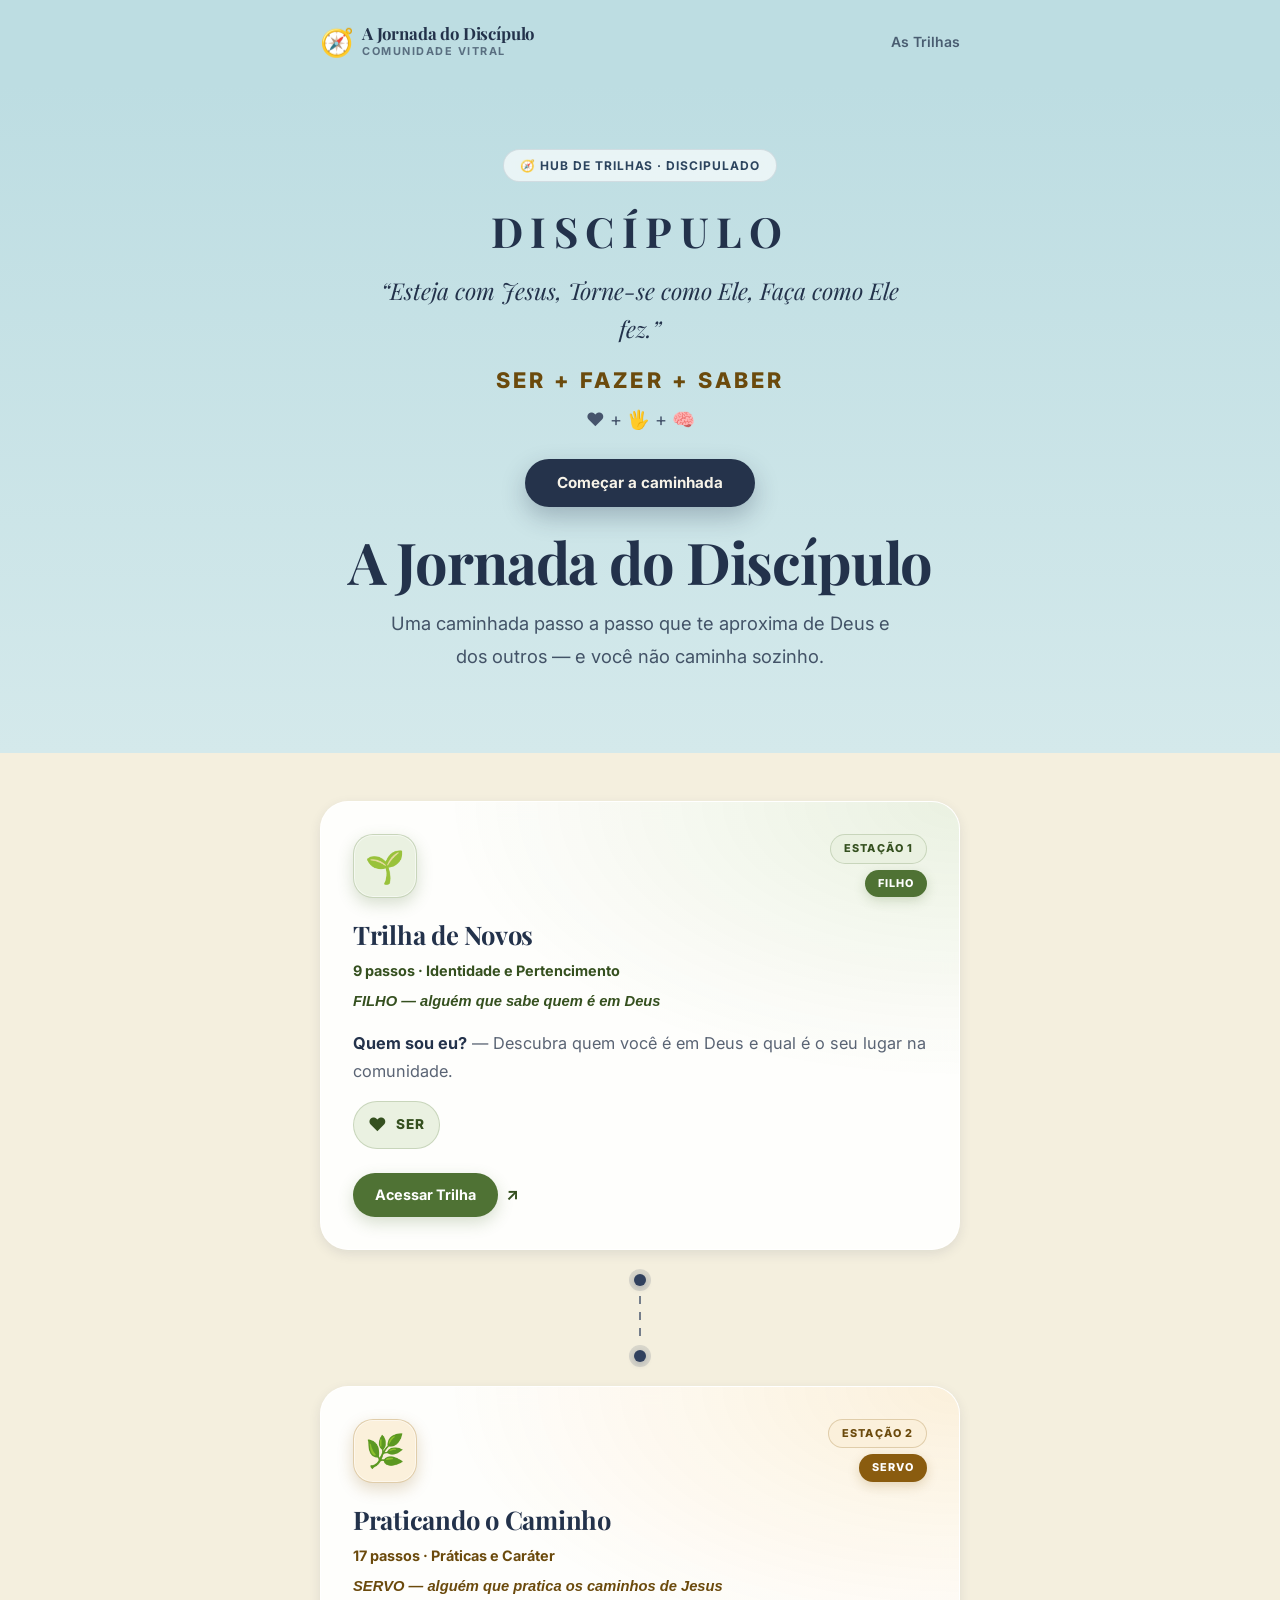
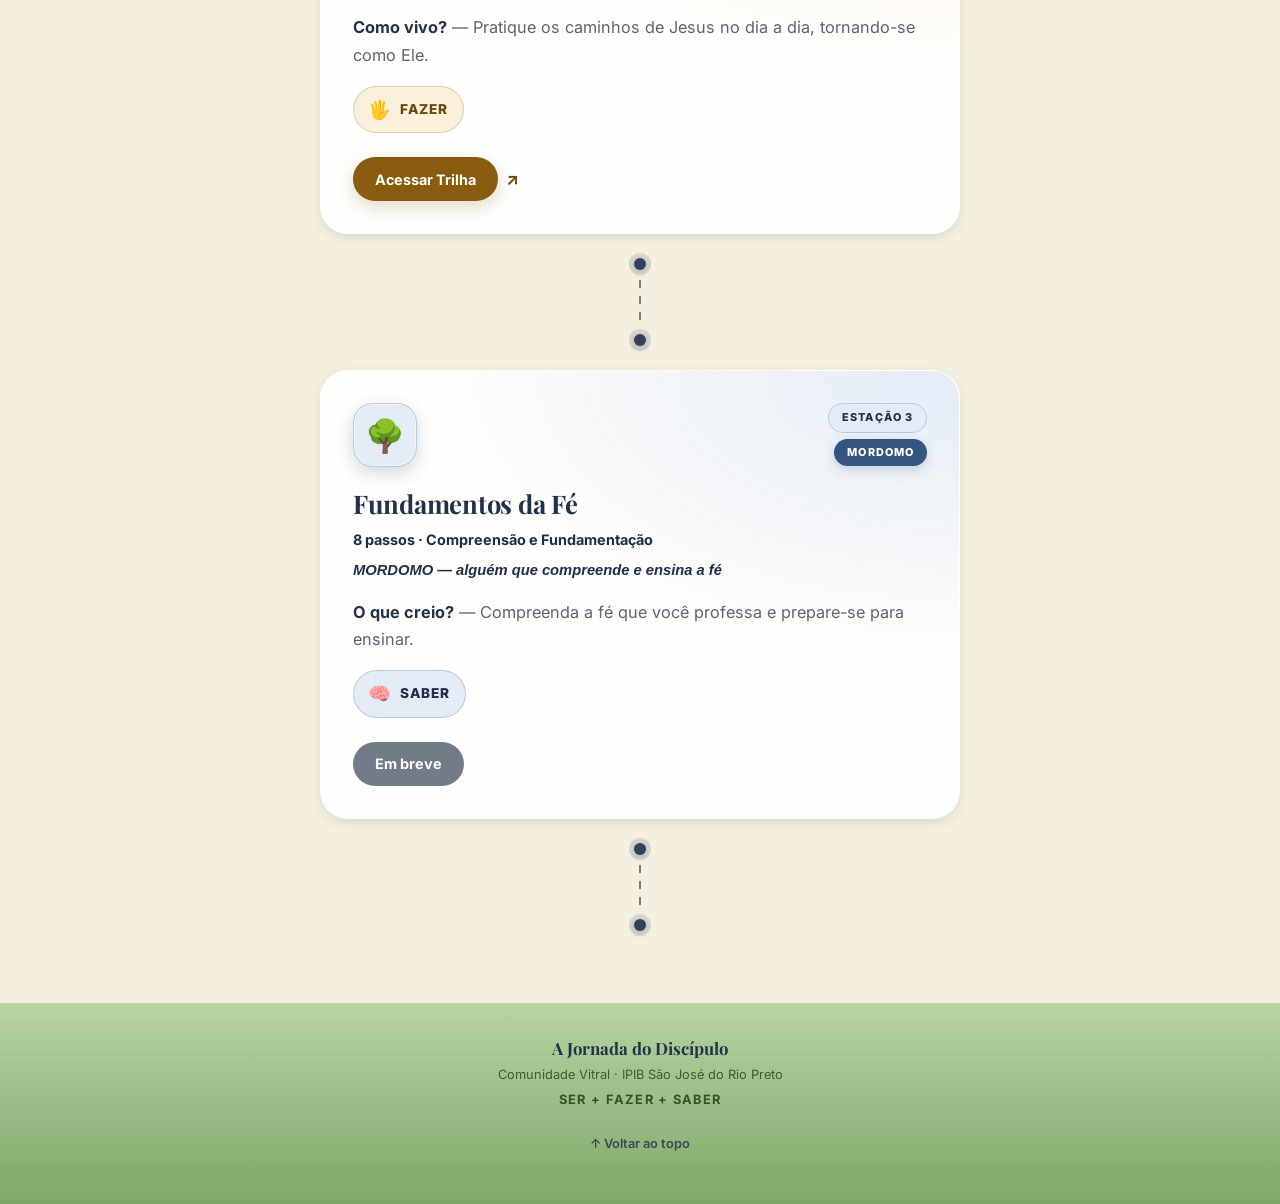
==== commit 171b2c5c: "feat(home): bloco DISCÍPULO no topo do hero e remoção do ápice - Hero reorganizado: badge → bloco 'D" ====
--- a/index.html
+++ b/index.html
@@ -33,7 +33,6 @@
       </a>
       <nav class="nav" role="navigation" aria-label="Navegação principal">
         <a href="#trilhas">As Trilhas</a>
-        <a href="#destino">O Destino</a>
       </nav>
     </div>
   </header>
@@ -42,17 +41,15 @@
     <section class="hero">
       <div class="container">
         <span class="hero-eyebrow">🧭 Hub de Trilhas · Discipulado</span>
+        <p class="hero-destino">DISCÍPULO</p>
+        <p class="hero-frase">“Esteja com Jesus, Torne-se como Ele, Faça como Ele fez.”</p>
+        <p class="hero-formula">SER + FAZER + SABER</p>
+        <p class="hero-iconos" aria-hidden="true">❤️ + 🖐️ + 🧠</p>
+        <a href="#trilhas" class="btn btn-hero">Começar a caminhada</a>
         <h1>A Jornada do Discípulo</h1>
         <p class="hero-subtitle">
           Uma caminhada passo a passo que te aproxima de Deus e dos outros — e você não caminha sozinho.
         </p>
-        <a href="#trilhas" class="btn btn-hero">Começar a caminhada</a>
-        <p class="hero-frase">“Esteja com Jesus, Torne-se como Ele, Faça como Ele fez.”</p>
-        <ul class="hero-pilares" aria-label="SER, mais FAZER, mais SABER">
-          <li><span aria-hidden="true">❤️</span> SER</li>
-          <li><span aria-hidden="true">🖐️</span> FAZER</li>
-          <li><span aria-hidden="true">🧠</span> SABER</li>
-        </ul>
       </div>
     </section>
 
@@ -134,73 +131,11 @@
           </div>
         </article>
 
-        <div class="conector conector-apex" role="presentation" aria-hidden="true">
+        <div class="conector" role="presentation" aria-hidden="true">
           <span class="conector-dot"></span>
           <span class="conector-linha"></span>
           <span class="conector-dot"></span>
         </div>
-
-        <section id="destino" class="apex" aria-labelledby="apex-titulo">
-          <div class="apex-cena">
-            <svg viewBox="0 0 640 360" role="img" aria-labelledby="apex-desc">
-              <title id="apex-desc">Um caminhante segue pela trilha em direção a uma cruz de madeira iluminada ao longe</title>
-              <defs>
-                <linearGradient id="ceu" x1="0" y1="0" x2="0" y2="1">
-                  <stop offset="0%" stop-color="#1B2A45" />
-                  <stop offset="55%" stop-color="#2E4470" />
-                  <stop offset="100%" stop-color="#4A6391" />
-                </linearGradient>
-                <radialGradient id="brilho" cx="0.62" cy="0.34" r="0.5">
-                  <stop offset="0%" stop-color="#FFE3A3" stop-opacity="0.95" />
-                  <stop offset="45%" stop-color="#FFCE6B" stop-opacity="0.35" />
-                  <stop offset="100%" stop-color="#FFCE6B" stop-opacity="0" />
-                </radialGradient>
-                <linearGradient id="solo" x1="0" y1="0" x2="0" y2="1">
-                  <stop offset="0%" stop-color="#3A5278" />
-                  <stop offset="100%" stop-color="#1E2E46" />
-                </linearGradient>
-              </defs>
-              <rect width="640" height="360" fill="url(#ceu)" />
-              <g fill="#F4E7C4">
-                <circle cx="90" cy="50" r="1.5" />
-                <circle cx="160" cy="90" r="1" />
-                <circle cx="230" cy="40" r="1.2" />
-                <circle cx="320" cy="70" r="1" />
-                <circle cx="540" cy="55" r="1.5" />
-                <circle cx="600" cy="120" r="1" />
-                <circle cx="480" cy="95" r="1.2" />
-                <circle cx="70" cy="140" r="1" />
-                <circle cx="360" cy="30" r="1" />
-              </g>
-              <rect width="640" height="360" fill="url(#brilho)" />
-              <path d="M0 300 Q 160 258 320 296 T 640 286 L640 360 L0 360 Z" fill="#2C405F" opacity="0.55" />
-              <path d="M0 332 Q 200 302 420 332 T 640 322 L640 360 L0 360 Z" fill="url(#solo)" />
-              <path d="M-10 400 C 120 372 240 330 300 300 S 372 248 396 210" fill="none" stroke="#C9A15B" stroke-width="14" stroke-linecap="round" opacity="0.95" />
-              <path d="M-10 400 C 120 372 240 330 300 300 S 372 248 396 210" fill="none" stroke="#E9C46A" stroke-width="6" stroke-linecap="round" opacity="0.9" />
-              <g>
-                <rect x="377" y="66" width="16" height="156" rx="4" fill="#7C4F2A" />
-                <rect x="336" y="116" width="98" height="16" rx="4" fill="#8B5A2B" />
-                <rect x="380" y="70" width="9" height="148" rx="4" fill="#A06B36" opacity="0.55" />
-              </g>
-              <g transform="translate(352,258)" fill="#14202F">
-                <circle cx="0" cy="-24" r="7" />
-                <rect x="-6" y="-17" width="12" height="17" rx="5" />
-                <line x1="-3" y1="-1" x2="-8" y2="11" stroke="#14202F" stroke-width="4.5" stroke-linecap="round" />
-                <line x1="3" y1="-1" x2="9" y2="11" stroke="#14202F" stroke-width="4.5" stroke-linecap="round" />
-                <line x1="-8" y1="11" x2="-12" y2="22" stroke="#14202F" stroke-width="4.5" stroke-linecap="round" />
-                <line x1="9" y1="11" x2="13" y2="22" stroke="#14202F" stroke-width="4.5" stroke-linecap="round" />
-              </g>
-            </svg>
-          </div>
-          <span class="apex-etiqueta">Destino &amp; Aplicação</span>
-          <h2 id="apex-titulo">DISCÍPULO</h2>
-          <p class="apex-frase">&ldquo;Esteja com Jesus, Torne-se como Ele, Faça como Ele fez.&rdquo;</p>
-          <p class="apex-formula">SER + FAZER + SABER</p>
-          <p class="apex-pilares" aria-hidden="true">❤️ + 🖐️ + 🧠</p>
-          <p class="apex-nota">
-            O discípulo não para ao topo. Ele continua sua caminhada rumo à Cruz em uma atitude diária de transformação — com Deus e com os outros.
-          </p>
-        </section>
       </div>
     </section>
   </main>
--- a/css/estilo.css
+++ b/css/estilo.css
@@ -187,10 +187,19 @@
   outline-offset: 3px;
 }
 
-/* === FRASE DO DESTINO (do pôster, sob o hero) === */
+/* === BLOCO DO DESTINO (no topo, do pôster) === */
+.hero-destino {
+  font-family: var(--font-heading);
+  font-size: clamp(1.7rem, 5.5vw, 2.6rem);
+  letter-spacing: 0.18em;
+  font-weight: 700;
+  color: var(--color-text);
+  margin: var(--space-md) 0 var(--space-sm);
+}
+
 .hero-frase {
   max-width: 560px;
-  margin: var(--space-2xl) auto var(--space-lg);
+  margin: 0 auto var(--space-md);
   font-family: var(--font-heading);
   font-style: italic;
   font-size: clamp(1.15rem, 3.2vw, 1.45rem);
@@ -198,34 +207,23 @@
   color: var(--color-text);
 }
 
-.hero-pilares {
-  display: flex;
-  align-items: center;
-  justify-content: center;
-  flex-wrap: wrap;
-  gap: var(--space-sm);
-  list-style: none;
-  padding: 0;
-  margin: 0;
-}
-
-.hero-pilares li {
-  display: inline-flex;
-  align-items: center;
-  gap: 6px;
-  padding: 8px 16px;
-  border-radius: var(--radius-full);
-  background: rgba(255, 255, 255, 0.65);
-  border: 1px solid rgba(35, 50, 75, 0.14);
-  font-size: 0.9rem;
+.hero-formula {
+  font-size: 1.35rem;
   font-weight: 800;
-  letter-spacing: 0.06em;
-  color: #2C445E;
+  letter-spacing: 0.14em;
+  color: #6B4A0C;
+  margin-bottom: var(--space-sm);
+}
+
+.hero-iconos {
+  font-size: 1.15rem;
+  color: #46546C;
+  margin-bottom: var(--space-lg);
 }
 
 /* === JORNADA / ESTAÇÕES (creme) === */
 .jornada {
-  padding: var(--space-2xl) 0 0;
+  padding: var(--space-2xl) 0;
   background: var(--zona-creme);
 }
 
@@ -469,79 +467,6 @@
   );
 }
 
-/* === APEX (destino) === */
-.apex {
-  text-align: center;
-  color: var(--color-text);
-  padding: var(--space-2xl) 0 var(--space-3xl);
-  background: linear-gradient(180deg, var(--zona-sky-claro) 0%, var(--zona-sky) 100%);
-}
-
-.apex-cena {
-  max-width: 560px;
-  margin: 0 auto var(--space-2xl);
-  border-radius: var(--radius-xl);
-  overflow: hidden;
-  box-shadow: 0 16px 48px rgba(35, 50, 75, 0.28);
-  border: 1px solid rgba(35, 50, 75, 0.14);
-}
-
-.apex-etiqueta {
-  display: inline-flex;
-  align-items: center;
-  padding: 6px 16px;
-  border-radius: var(--radius-full);
-  background: rgba(35, 50, 75, 0.08);
-  border: 1px solid rgba(35, 50, 75, 0.18);
-  font-size: 0.72rem;
-  font-weight: 800;
-  letter-spacing: 0.12em;
-  text-transform: uppercase;
-  color: #35475F;
-  margin-bottom: var(--space-md);
-}
-
-.apex h2 {
-  font-family: var(--font-heading);
-  font-size: clamp(2.1rem, 7vw, 3.2rem);
-  letter-spacing: 0.18em;
-  font-weight: 700;
-  color: var(--color-text);
-  margin-bottom: var(--space-md);
-}
-
-.apex-frase {
-  font-family: var(--font-heading);
-  font-style: italic;
-  font-size: clamp(1.1rem, 3vw, 1.4rem);
-  line-height: 1.6;
-  color: #3F5B33;
-  max-width: 520px;
-  margin: 0 auto var(--space-lg);
-}
-
-.apex-formula {
-  font-size: 1.35rem;
-  font-weight: 800;
-  letter-spacing: 0.14em;
-  color: #6B4A0C;
-  margin-bottom: var(--space-sm);
-}
-
-.apex-pilares {
-  font-size: 1.15rem;
-  color: #55667F;
-  margin-bottom: var(--space-lg);
-}
-
-.apex-nota {
-  font-size: 0.92rem;
-  line-height: 1.8;
-  color: #4E5C70;
-  max-width: 480px;
-  margin: 0 auto;
-}
-
 /* === FOOTER (verde, base do pôster) === */
 .site-footer {
   padding: var(--space-xl) 0 var(--space-2xl);
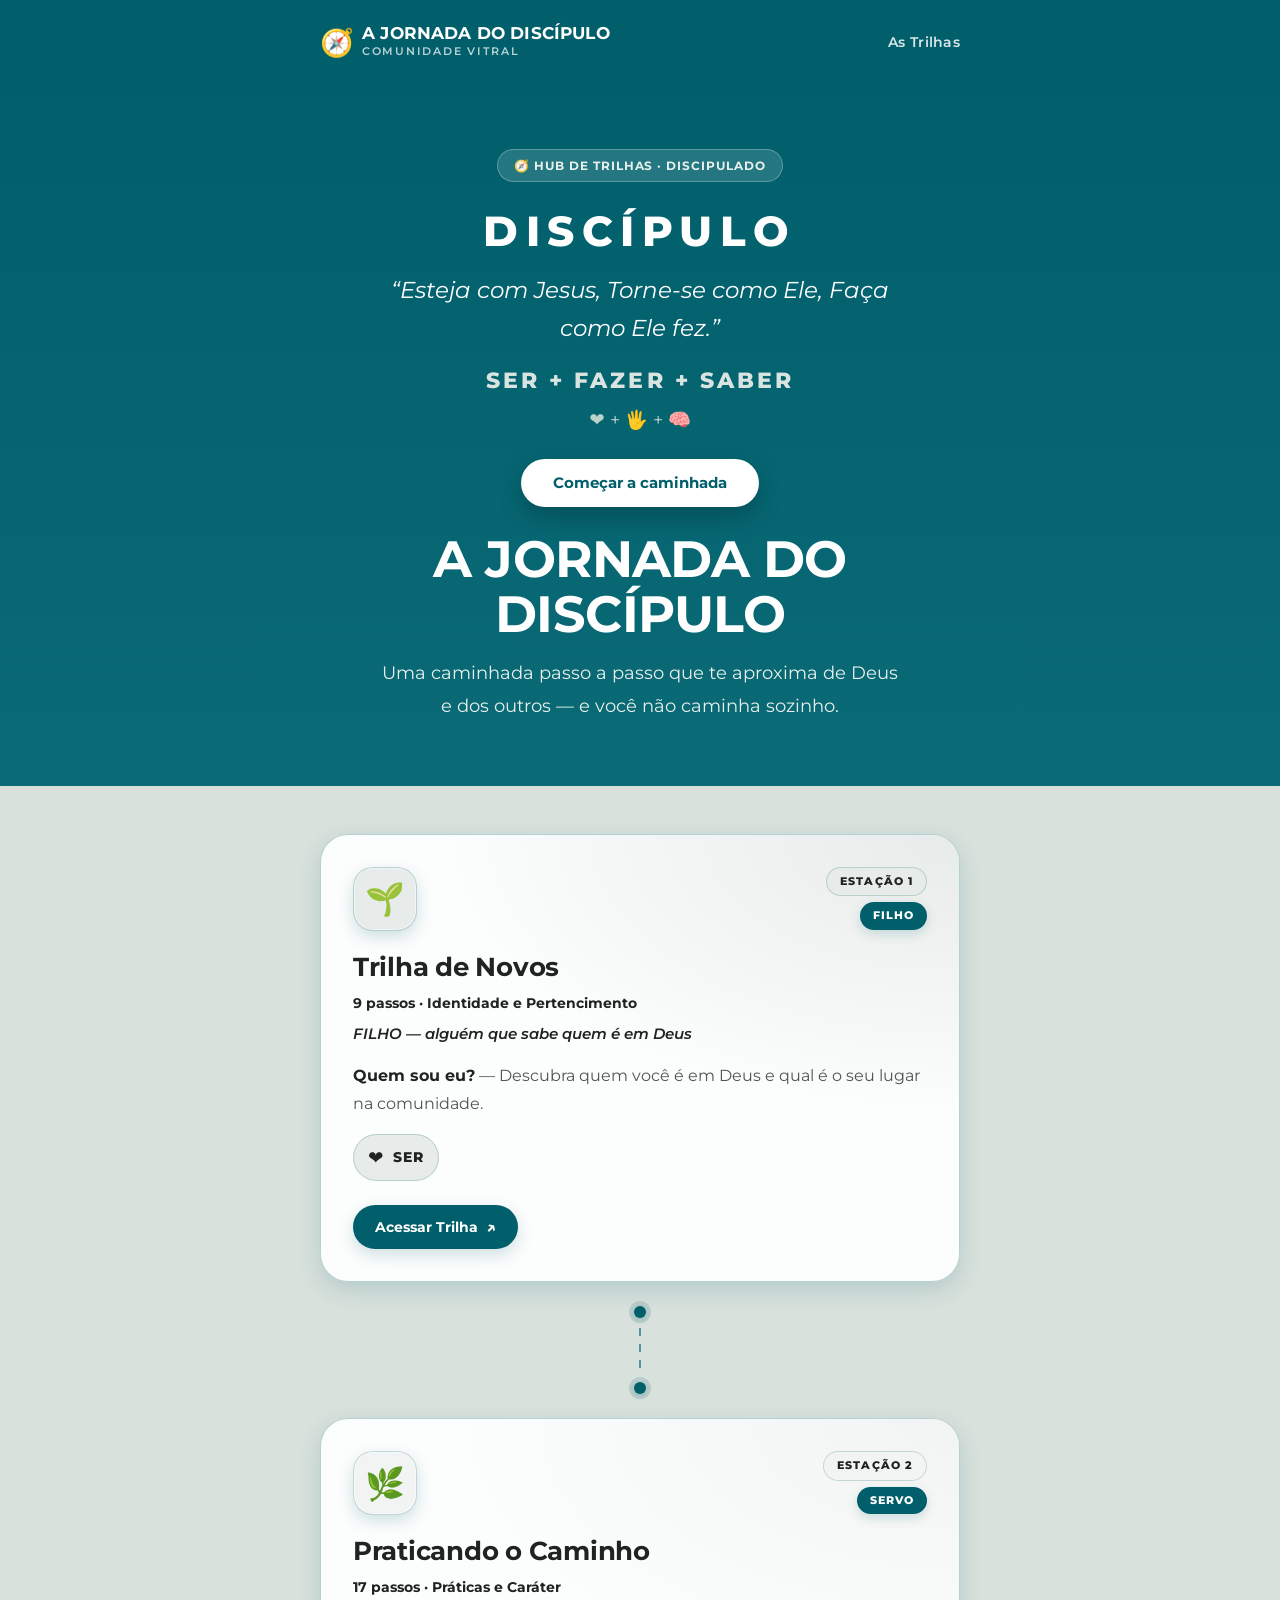
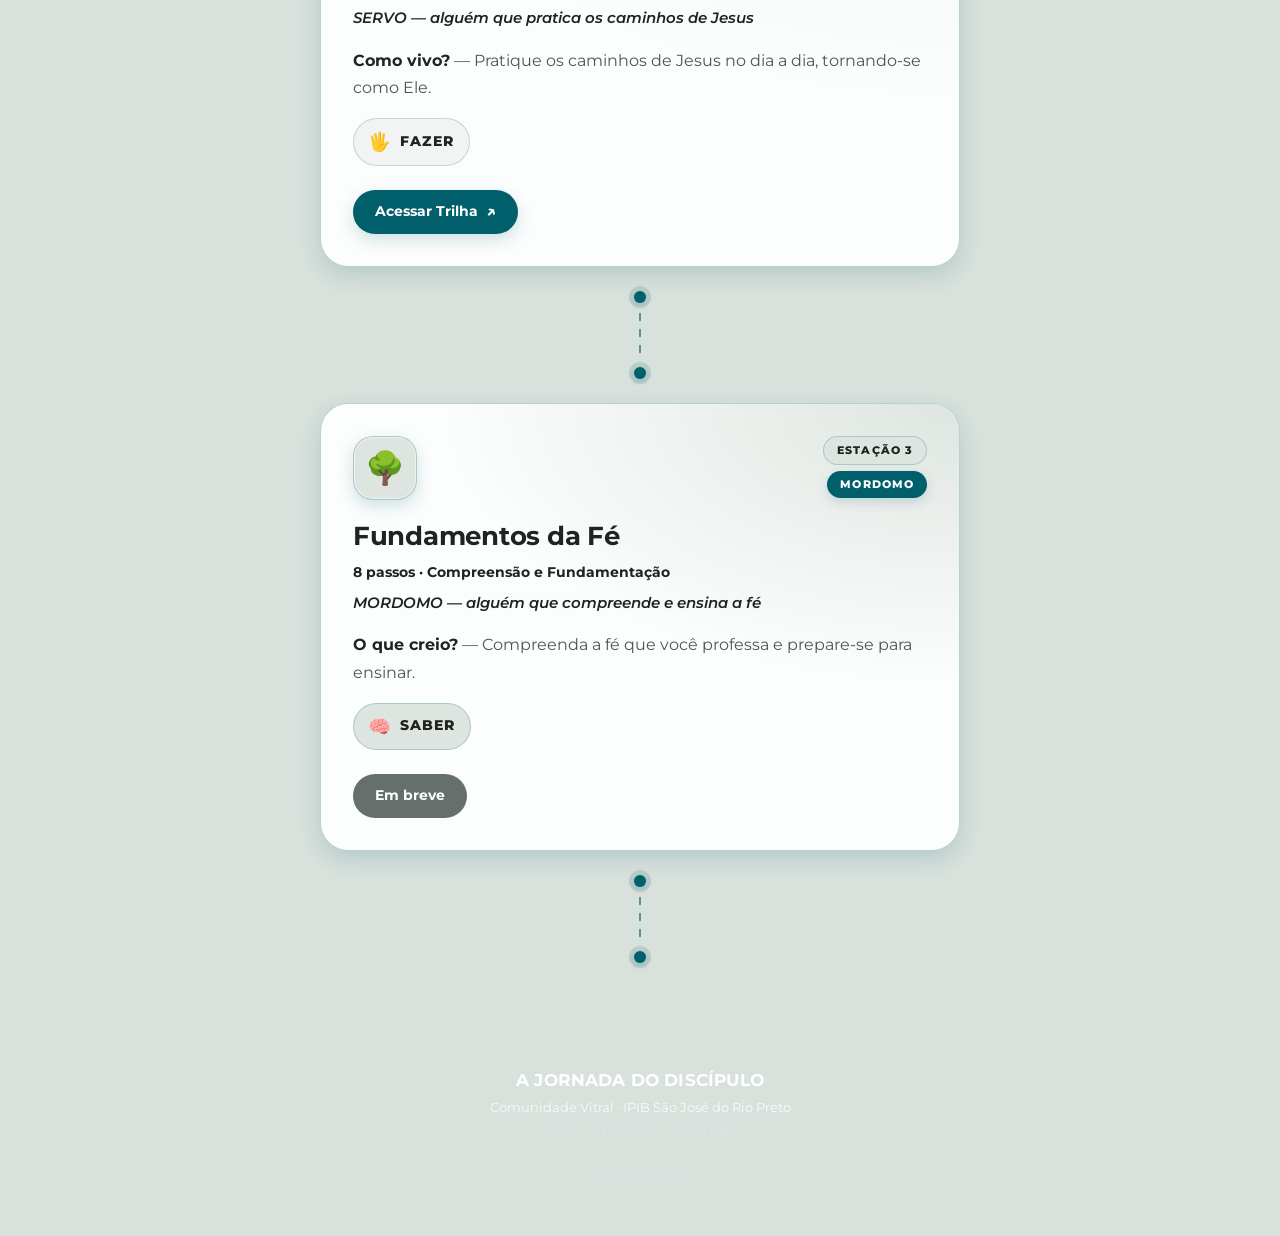
==== commit 24b8131f: "feat(home): paleta/fontes da marca + botão único + contraste dos cards - Paleta 2 tons da marca: Ver" ====
--- a/index.html
+++ b/index.html
@@ -14,8 +14,8 @@
   <link rel="icon" href="favicon.svg" type="image/svg+xml" />
   <link rel="preconnect" href="https://fonts.googleapis.com" />
   <link rel="preconnect" href="https://fonts.gstatic.com" crossorigin />
-  <link rel="stylesheet" href="https://fonts.googleapis.com/css2?family=Inter:wght@400;500;600;700&family=Playfair+Display:ital,wght@0,500;0,600;0,700;1,500;1,600&display=swap" media="print" onload="this.media='all'" />
-  <noscript><link rel="stylesheet" href="https://fonts.googleapis.com/css2?family=Inter:wght@400;500;600;700&family=Playfair+Display:ital,wght@0,500;0,600;0,700;1,500;1,600&display=swap" /></noscript>
+  <link rel="stylesheet" href="https://fonts.googleapis.com/css2?family=Montserrat:ital,wght@0,400;0,500;0,600;0,700;0,800;1,400;1,500;1,600&display=swap" media="print" onload="this.media='all'" />
+  <noscript><link rel="stylesheet" href="https://fonts.googleapis.com/css2?family=Montserrat:ital,wght@0,400;0,500;0,600;0,700;0,800;1,400;1,500;1,600&display=swap" /></noscript>
   <link rel="stylesheet" href="css/tokens.css" />
   <link rel="stylesheet" href="css/estilo.css" />
 </head>
@@ -58,7 +58,7 @@
         <h2 id="jornada-titulo" class="visually-hidden">As três estações da jornada</h2>
 
         <article class="estacao" data-etapa="1">
-          <a class="estacao-card" href="https://ismaelmmachado.github.io/trilha_de_novos/index.html" target="_blank" rel="noopener">
+          <div class="estacao-card">
             <div class="estacao-topo">
               <span class="estacao-icono" aria-hidden="true">🌱</span>
               <span class="estacao-badges">
@@ -72,10 +72,11 @@
             <p class="estacao-pergunta"><strong>Quem sou eu?</strong> — Descubra quem você é em Deus e qual é o seu lugar na comunidade.</p>
             <span class="estacao-pilar"><span aria-hidden="true">❤️</span> SER</span>
             <span class="estacao-acoes">
-              <span class="estacao-cta">Acessar Trilha</span>
-              <span class="estacao-link-hint" aria-hidden="true">↗</span>
+              <a class="estacao-cta" href="https://ismaelmmachado.github.io/trilha_de_novos/index.html" target="_blank" rel="noopener">
+                Acessar Trilha<span class="estacao-link-hint" aria-hidden="true">↗</span>
+              </a>
             </span>
-          </a>
+          </div>
         </article>
 
         <div class="conector" role="presentation" aria-hidden="true">
@@ -85,7 +86,7 @@
         </div>
 
         <article class="estacao" data-etapa="2">
-          <a class="estacao-card" href="https://ismaelmmachado.github.io/trilha_praticando_o_caminho/index.html" target="_blank" rel="noopener">
+          <div class="estacao-card">
             <div class="estacao-topo">
               <span class="estacao-icono" aria-hidden="true">🌿</span>
               <span class="estacao-badges">
@@ -99,10 +100,11 @@
             <p class="estacao-pergunta"><strong>Como vivo?</strong> — Pratique os caminhos de Jesus no dia a dia, tornando-se como Ele.</p>
             <span class="estacao-pilar"><span aria-hidden="true">🖐️</span> FAZER</span>
             <span class="estacao-acoes">
-              <span class="estacao-cta">Acessar Trilha</span>
-              <span class="estacao-link-hint" aria-hidden="true">↗</span>
+              <a class="estacao-cta" href="https://ismaelmmachado.github.io/trilha_praticando_o_caminho/index.html" target="_blank" rel="noopener">
+                Acessar Trilha<span class="estacao-link-hint" aria-hidden="true">↗</span>
+              </a>
             </span>
-          </a>
+          </div>
         </article>
 
         <div class="conector" role="presentation" aria-hidden="true">
--- a/css/tokens.css
+++ b/css/tokens.css
@@ -1,23 +1,32 @@
 :root {
-  --font-heading: 'Playfair Display', Georgia, serif;
-  --font-body: 'Inter', -apple-system, BlinkMacSystemFont, 'Segoe UI', sans-serif;
+  --font-heading: 'Montserrat', ui-sans-serif, system-ui, -apple-system, 'Segoe UI', sans-serif;
+  --font-body: 'Montserrat', ui-sans-serif, system-ui, -apple-system, 'Segoe UI', sans-serif;
+
+  /* === CORES DA MARCA === */
+  --brand-petroleo: #005F6B;
+  --brand-petroleo-escuro: #074B56;
+  --brand-sage: #94A69A;
+  --brand-sage-claro: #D9E4E0;
+  --brand-sage-tint: #E7EBE9;
+  --brand-sage-suave: #CBD6CF;
+  --brand-ink: #1F2421;
+  --brand-white: #FFFFFF;
 
   /* === CORES NEUTRAS === */
-  --color-text: #23324B;
-  --color-text-inverse: #F7F3E8;
-  --color-muted: #5A6474;
-  --color-surface: rgba(255, 255, 255, 0.9);
-  --color-surface-strong: #FFFFFF;
-  --color-border: rgba(35, 50, 75, 0.12);
+  --color-text: var(--brand-ink);
+  --color-text-inverse: var(--brand-white);
+  --color-muted: #4C5753;
+  --color-surface: rgba(255, 255, 255, 0.92);
+  --color-surface-strong: var(--brand-white);
+  --color-border: rgba(31, 36, 33, 0.12);
 
-  /* === ZONAS DO PÔSTER (céu → creme → dourado → verde) === */
-  --zona-sky: #BDDDE2;
-  --zona-sky-claro: #D4E9EB;
-  --zona-creme: #F4EFDE;
-  --zona-dourado: #F0E0A6;
-  --zona-dourado-forte: #D9B84E;
-  --zona-verde: #B7D3A2;
-  --zona-verde-forte: #7FA86A;
+  /* === ZONAS (âncora escura → bandas claras) === */
+  --zona-petroleo: var(--brand-petroleo);
+  --zona-petroleo-claro: #0A6A76;
+  --zona-clara: #D8E1DC;
+  --zona-sage: var(--brand-sage);
+  --zona-sage-suave: var(--brand-sage-suave);
+  --zona-tint: var(--brand-sage-tint);
 
   /* === ESPAÇAMENTO === */
   --space-xs: 4px;
@@ -37,40 +46,40 @@
   --radius-full: 9999px;
 
   /* === SOMBRAS === */
-  --shadow-sm: 0 1px 2px rgba(35, 50, 75, 0.08);
-  --shadow-md: 0 4px 12px rgba(35, 50, 75, 0.1);
-  --shadow-lg: 0 12px 32px rgba(35, 50, 75, 0.16);
+  --shadow-sm: 0 1px 2px rgba(0, 95, 107, 0.1);
+  --shadow-md: 0 4px 12px rgba(0, 95, 107, 0.12);
+  --shadow-lg: 0 12px 32px rgba(0, 95, 107, 0.18);
 
   /* === CONTAINER === */
   --container: 640px;
 }
 
-/* === ESTAÇÃO 1 — Trilha de Novos (verde) === */
+/* === ESTAÇÃO 1 — verde (sage) === */
 [data-etapa="1"] {
-  --accent: #4F7234;
-  --accent-soft: #EAF1E1;
-  --accent-border: rgba(79, 114, 52, 0.22);
-  --accent-text: #35501F;
-  --accent-on-accent: #FFFFFF;
-  --accent-glow: rgba(79, 114, 52, 0.22);
+  --accent: var(--brand-petroleo);
+  --accent-soft: var(--brand-sage-tint);
+  --accent-border: rgba(0, 95, 107, 0.2);
+  --accent-text: var(--brand-ink);
+  --accent-on-accent: var(--brand-white);
+  --accent-glow: rgba(0, 95, 107, 0.18);
 }
 
-/* === ESTAÇÃO 2 — Praticando o Caminho (dourado) === */
+/* === ESTAÇÃO 2 — tons claros (quase branco) === */
 [data-etapa="2"] {
-  --accent: #8A5C0F;
-  --accent-soft: #FBF0DB;
-  --accent-border: rgba(138, 92, 15, 0.24);
-  --accent-text: #6B4A0C;
-  --accent-on-accent: #FFFFFF;
-  --accent-glow: rgba(138, 92, 15, 0.22);
+  --accent: var(--brand-petroleo);
+  --accent-soft: #F2F4F3;
+  --accent-border: rgba(0, 95, 107, 0.2);
+  --accent-text: var(--brand-ink);
+  --accent-on-accent: var(--brand-white);
+  --accent-glow: rgba(0, 95, 107, 0.18);
 }
 
-/* === ESTAÇÃO 3 — Fundamentos da Fé (azul) === */
+/* === ESTAÇÃO 3 — verde profundo (tint mais denso) === */
 [data-etapa="3"] {
-  --accent: #33557F;
-  --accent-soft: #E3EBF5;
-  --accent-border: rgba(51, 85, 127, 0.22);
-  --accent-text: #1E2F47;
-  --accent-on-accent: #FFFFFF;
-  --accent-glow: rgba(51, 85, 127, 0.22);
+  --accent: var(--brand-petroleo);
+  --accent-soft: #DEE5E0;
+  --accent-border: rgba(0, 95, 107, 0.22);
+  --accent-text: var(--brand-ink);
+  --accent-on-accent: var(--brand-white);
+  --accent-glow: rgba(0, 95, 107, 0.18);
 }
--- a/css/estilo.css
+++ b/css/estilo.css
@@ -16,7 +16,8 @@
   line-height: 1.6;
   color: var(--color-text);
   min-height: 100vh;
-  background: var(--zona-creme);
+  background: var(--zona-clara);
+  overscroll-behavior-y: none;
 }
 
 img, svg { max-width: 100%; display: block; }
@@ -35,8 +36,8 @@
   position: absolute;
   top: -100%;
   left: var(--space-md);
-  background: var(--color-text);
-  color: var(--color-text-inverse);
+  background: var(--brand-ink);
+  color: var(--brand-white);
   padding: var(--space-sm) var(--space-md);
   border-radius: var(--radius-sm);
   z-index: 1000;
@@ -51,10 +52,10 @@
   margin: 0 auto;
 }
 
-/* === HEADER (céu) === */
+/* === HEADER (verde petróleo) === */
 .hub-header {
   padding: var(--space-lg) 0;
-  background: var(--zona-sky);
+  background: var(--zona-petroleo);
 }
 
 .header-inner {
@@ -86,17 +87,18 @@
   font-family: var(--font-heading);
   font-size: 1.05rem;
   font-weight: 700;
+  letter-spacing: 0.01em;
+  text-transform: uppercase;
   line-height: 1.15;
-  letter-spacing: -0.01em;
-  color: var(--color-text);
+  color: var(--brand-white);
 }
 
 .hub-brand-sub {
   font-size: 0.68rem;
-  font-weight: 700;
-  letter-spacing: 0.14em;
-  text-transform: uppercase;
-  color: rgba(35, 50, 75, 0.65);
+  font-weight: 600;
+  letter-spacing: 0.16em;
+  text-transform: uppercase;
+  color: rgba(255, 255, 255, 0.72);
 }
 
 .nav {
@@ -108,21 +110,22 @@
 .nav a {
   font-size: 0.875rem;
   font-weight: 600;
-  color: rgba(35, 50, 75, 0.75);
+  letter-spacing: 0.02em;
+  color: rgba(255, 255, 255, 0.85);
   transition: color 0.2s;
 }
-.nav a:hover { color: var(--color-text); }
+.nav a:hover { color: var(--brand-white); }
 .nav a:focus-visible {
-  outline: 2px solid var(--color-text);
+  outline: 2px solid var(--brand-white);
   outline-offset: 4px;
   border-radius: var(--radius-sm);
 }
 
-/* === HERO (céu) === */
+/* === HERO (verde petróleo, âncora escura) === */
 .hero {
   text-align: center;
   padding: var(--space-3xl) 0 var(--space-2xl);
-  background: linear-gradient(180deg, var(--zona-sky) 0%, var(--zona-sky-claro) 100%);
+  background: linear-gradient(180deg, var(--zona-petroleo) 0%, var(--zona-petroleo-claro) 100%);
 }
 
 .hero-eyebrow {
@@ -131,69 +134,22 @@
   gap: 6px;
   padding: 6px 16px;
   border-radius: var(--radius-full);
-  background: rgba(255, 255, 255, 0.65);
-  border: 1px solid rgba(35, 50, 75, 0.12);
-  backdrop-filter: blur(6px);
+  background: rgba(255, 255, 255, 0.14);
+  border: 1px solid rgba(255, 255, 255, 0.26);
   font-size: 0.75rem;
   font-weight: 700;
   letter-spacing: 0.08em;
   text-transform: uppercase;
-  color: #2C445E;
-}
-
-.hero h1 {
-  font-family: var(--font-heading);
-  font-size: clamp(2.3rem, 9vw, 3.6rem);
-  line-height: 1.05;
-  letter-spacing: -0.02em;
-  color: var(--color-text);
-  margin: var(--space-lg) 0 var(--space-md);
-}
-
-.hero-subtitle {
-  max-width: 520px;
-  margin: 0 auto var(--space-xl);
-  font-size: clamp(1rem, 2.6vw, 1.15rem);
-  line-height: 1.8;
-  color: rgba(35, 50, 75, 0.82);
-}
-
-.btn {
-  display: inline-flex;
-  align-items: center;
-  justify-content: center;
-  gap: var(--space-sm);
-  min-height: 48px;
-  padding: 0 var(--space-xl);
-  border-radius: var(--radius-full);
-  font-weight: 700;
-  font-size: 0.95rem;
-  border: none;
-  cursor: pointer;
-  transition: transform 0.2s ease, box-shadow 0.2s ease, filter 0.2s ease;
-}
-
-.btn-hero {
-  background: #25334B;
-  color: #F7F3E8;
-  box-shadow: 0 10px 24px rgba(35, 50, 75, 0.28);
-}
-.btn-hero:hover {
-  transform: translateY(-2px);
-  box-shadow: 0 14px 30px rgba(35, 50, 75, 0.32);
-}
-.btn-hero:focus-visible {
-  outline: 3px solid var(--color-text);
-  outline-offset: 3px;
-}
-
-/* === BLOCO DO DESTINO (no topo, do pôster) === */
+  color: #E8F0ED;
+}
+
 .hero-destino {
   font-family: var(--font-heading);
   font-size: clamp(1.7rem, 5.5vw, 2.6rem);
   letter-spacing: 0.18em;
-  font-weight: 700;
-  color: var(--color-text);
+  text-transform: uppercase;
+  font-weight: 800;
+  color: var(--brand-white);
   margin: var(--space-md) 0 var(--space-sm);
 }
 
@@ -204,27 +160,76 @@
   font-style: italic;
   font-size: clamp(1.15rem, 3.2vw, 1.45rem);
   line-height: 1.6;
-  color: var(--color-text);
+  color: var(--brand-white);
 }
 
 .hero-formula {
   font-size: 1.35rem;
   font-weight: 800;
   letter-spacing: 0.14em;
-  color: #6B4A0C;
+  color: #D9E4E0;
   margin-bottom: var(--space-sm);
 }
 
 .hero-iconos {
   font-size: 1.15rem;
-  color: #46546C;
+  color: #BCD3CC;
   margin-bottom: var(--space-lg);
 }
 
-/* === JORNADA / ESTAÇÕES (creme) === */
+.btn {
+  display: inline-flex;
+  align-items: center;
+  justify-content: center;
+  gap: var(--space-sm);
+  min-height: 48px;
+  padding: 0 var(--space-xl);
+  border-radius: var(--radius-full);
+  font-weight: 700;
+  font-size: 0.95rem;
+  border: none;
+  cursor: pointer;
+  transition: transform 0.2s ease, box-shadow 0.2s ease, background-color 0.2s ease;
+}
+
+.btn-hero {
+  background: var(--brand-white);
+  color: var(--zona-petroleo);
+  box-shadow: 0 10px 24px rgba(0, 0, 0, 0.22);
+}
+.btn-hero:hover {
+  transform: translateY(-2px);
+  background: #E8F0ED;
+  box-shadow: 0 14px 30px rgba(0, 0, 0, 0.26);
+}
+.btn-hero:focus-visible {
+  outline: 3px solid var(--brand-white);
+  outline-offset: 3px;
+}
+
+.hero h1 {
+  font-family: var(--font-heading);
+  font-size: clamp(2.1rem, 8vw, 3.2rem);
+  line-height: 1.08;
+  letter-spacing: -0.01em;
+  text-transform: uppercase;
+  font-weight: 700;
+  color: var(--brand-white);
+  margin: var(--space-lg) 0 var(--space-md);
+}
+
+.hero-subtitle {
+  max-width: 520px;
+  margin: 0 auto var(--space-md);
+  font-size: clamp(0.98rem, 2.6vw, 1.12rem);
+  line-height: 1.8;
+  color: #E8F0ED;
+}
+
+/* === JORNADA / ESTAÇÕES (banda clara) === */
 .jornada {
   padding: var(--space-2xl) 0;
-  background: var(--zona-creme);
+  background: var(--zona-clara);
 }
 
 .jornada-inner {
@@ -237,13 +242,11 @@
   position: relative;
   display: block;
   background: var(--color-surface);
-  border: 1px solid rgba(255, 255, 255, 0.75);
+  border: 1px solid rgba(0, 95, 107, 0.28);
   border-radius: var(--radius-xl);
   padding: var(--space-xl);
-  box-shadow: var(--shadow-md);
-  backdrop-filter: blur(8px);
+  box-shadow: 0 8px 22px rgba(0, 95, 107, 0.16);
   overflow: hidden;
-  transition: transform 0.25s ease, box-shadow 0.25s ease;
 }
 
 .estacao-card::before {
@@ -254,22 +257,8 @@
   pointer-events: none;
 }
 
-.estacao-card:hover {
-  transform: translateY(-4px);
-  box-shadow: var(--shadow-lg);
-}
-
-.estacao-card:focus-visible {
-  outline: 3px solid var(--accent);
-  outline-offset: 3px;
-}
-
 .estacao-card-disabled {
   cursor: default;
-}
-.estacao-card-disabled:hover {
-  transform: none;
-  box-shadow: var(--shadow-md);
 }
 
 .estacao-topo {
@@ -406,10 +395,15 @@
   transition: transform 0.2s ease, filter 0.2s ease, box-shadow 0.2s ease;
 }
 
-.estacao-card:hover .estacao-cta {
+.estacao-cta:hover {
   transform: translateY(-2px);
   box-shadow: 0 10px 22px var(--accent-glow);
   filter: brightness(1.05);
+}
+
+.estacao-cta:focus-visible {
+  outline: 3px solid var(--accent);
+  outline-offset: 3px;
 }
 
 .estacao-cta-disabled {
@@ -419,20 +413,14 @@
   opacity: 0.85;
 }
 
-.estacao-card-disabled:hover .estacao-cta {
-  transform: none;
-  box-shadow: none;
-  filter: none;
-}
-
 .estacao-link-hint {
   font-size: 1.05rem;
   font-weight: 700;
-  color: var(--accent-text);
+  color: inherit;
   transition: transform 0.2s ease;
 }
 
-.estacao-card:hover .estacao-link-hint {
+.estacao-cta:hover .estacao-link-hint {
   transform: translate(2px, -2px);
 }
 
@@ -443,15 +431,15 @@
   align-items: center;
   gap: 10px;
   padding: var(--space-lg) 0;
-  background: var(--zona-creme);
+  background: var(--zona-clara);
 }
 
 .conector-dot {
   width: 12px;
   height: 12px;
   border-radius: 50%;
-  background: #31415E;
-  box-shadow: 0 0 0 5px rgba(49, 65, 94, 0.14), 0 2px 6px rgba(49, 65, 94, 0.25);
+  background: var(--zona-petroleo);
+  box-shadow: 0 0 0 5px rgba(0, 95, 107, 0.14), 0 2px 6px rgba(0, 95, 107, 0.22);
 }
 
 .conector-linha {
@@ -460,26 +448,29 @@
   min-height: 44px;
   background: repeating-linear-gradient(
     to bottom,
-    rgba(49, 65, 94, 0.65) 0,
-    rgba(49, 65, 94, 0.65) 8px,
+    rgba(0, 95, 107, 0.6) 0,
+    rgba(0, 95, 107, 0.6) 8px,
     transparent 8px,
     transparent 16px
   );
 }
 
-/* === FOOTER (verde, base do pôster) === */
+/* === FOOTER (verde petróleo, fechamento sóbrio) === */
 .site-footer {
   padding: var(--space-xl) 0 var(--space-2xl);
   text-align: center;
-  color: #3E5C33;
-  background: linear-gradient(180deg, var(--zona-verde) 0%, var(--zona-verde-forte) 100%);
+  color: rgba(255, 255, 255, 0.85);
+  background: linear-gradient(180deg, var(--zona-petroleo) 0%, var(--zona-petroleo-escuro) 100%);
 }
 
 .site-footer strong {
   display: block;
   font-family: var(--font-heading);
   font-size: 1.05rem;
-  color: var(--color-text);
+  font-weight: 700;
+  letter-spacing: 0.01em;
+  text-transform: uppercase;
+  color: var(--brand-white);
   margin-bottom: 4px;
 }
 
@@ -490,8 +481,8 @@
 .footer-frase {
   margin-top: var(--space-xs);
   font-weight: 700;
-  letter-spacing: 0.1em;
-  color: #33541F;
+  letter-spacing: 0.12em;
+  color: var(--brand-sage-claro);
 }
 
 .back-to-top {
@@ -499,12 +490,12 @@
   margin-top: var(--space-lg);
   font-size: 0.8rem;
   font-weight: 600;
-  color: #3A4759;
+  color: var(--brand-sage-claro);
   transition: color 0.2s;
 }
-.back-to-top:hover { color: var(--color-text); }
+.back-to-top:hover { color: var(--brand-white); }
 .back-to-top:focus-visible {
-  outline: 2px solid var(--color-text);
+  outline: 2px solid var(--brand-white);
   outline-offset: 4px;
   border-radius: var(--radius-sm);
 }
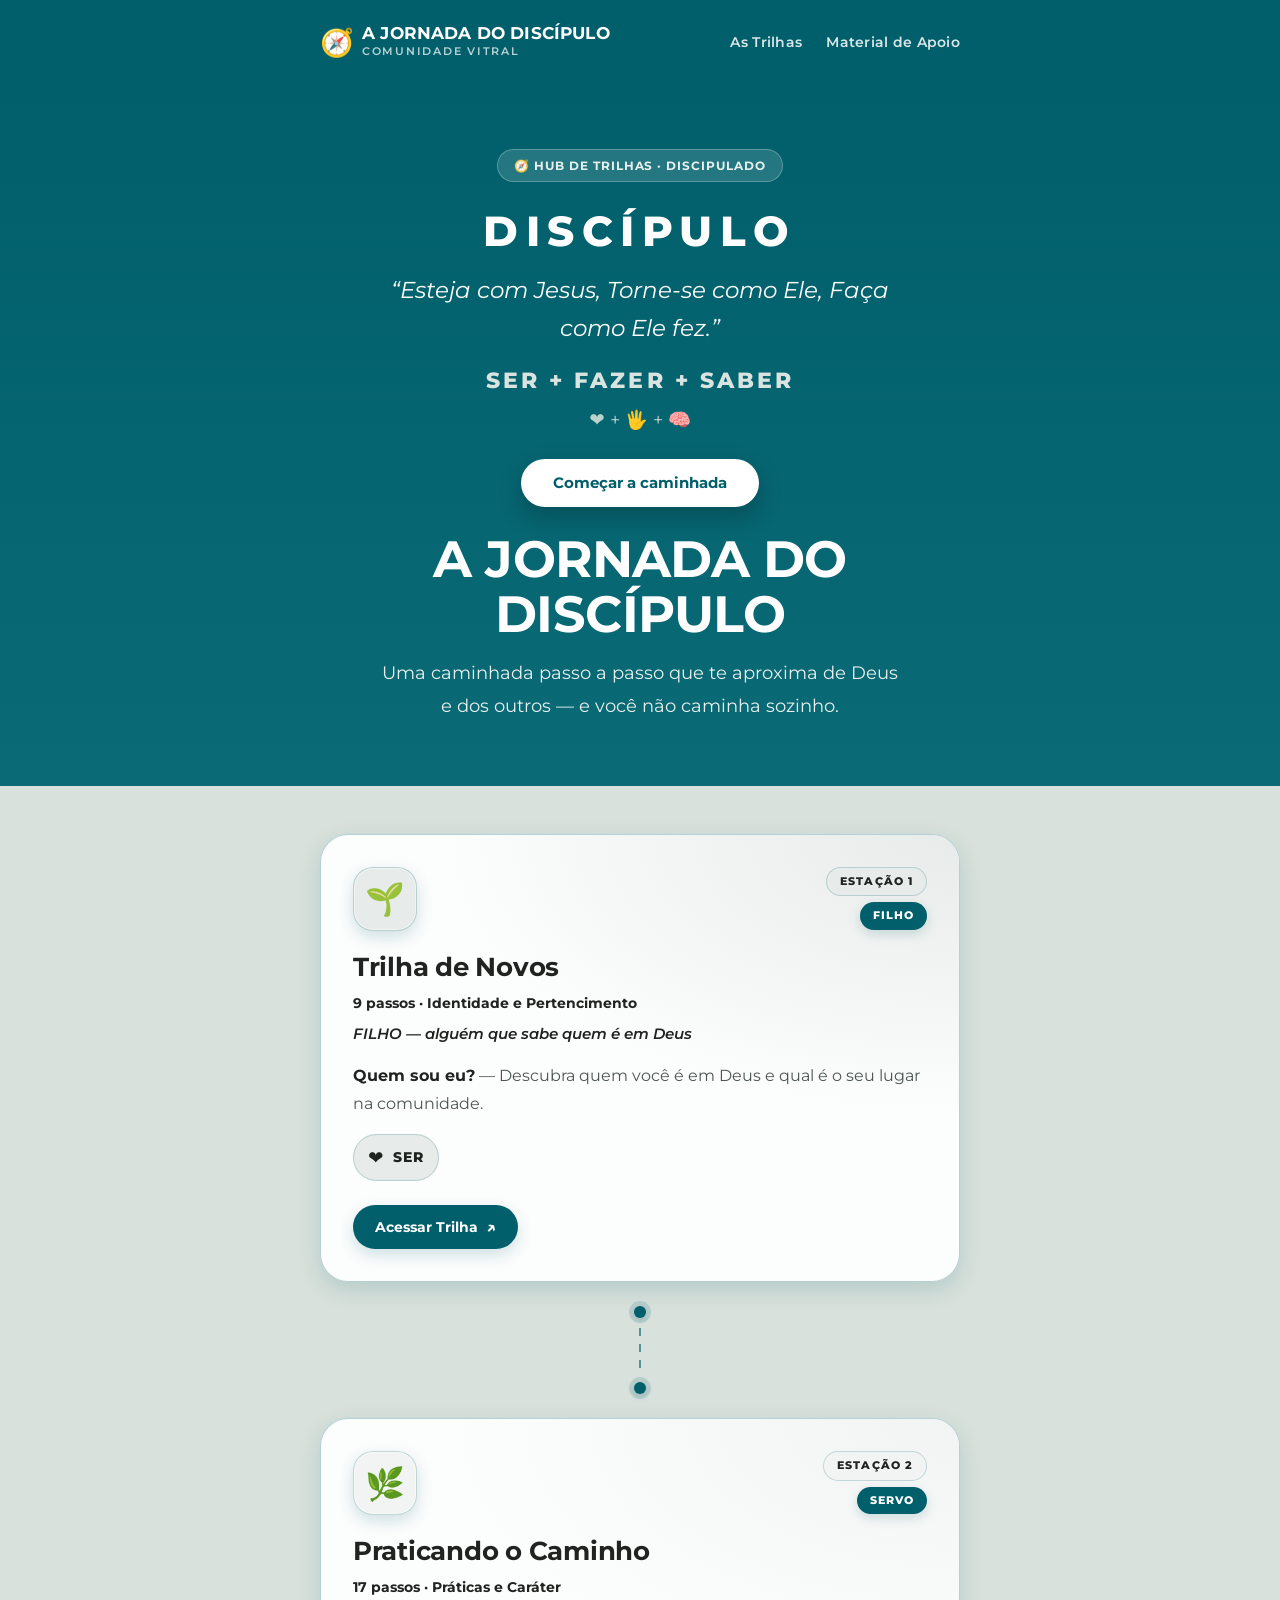
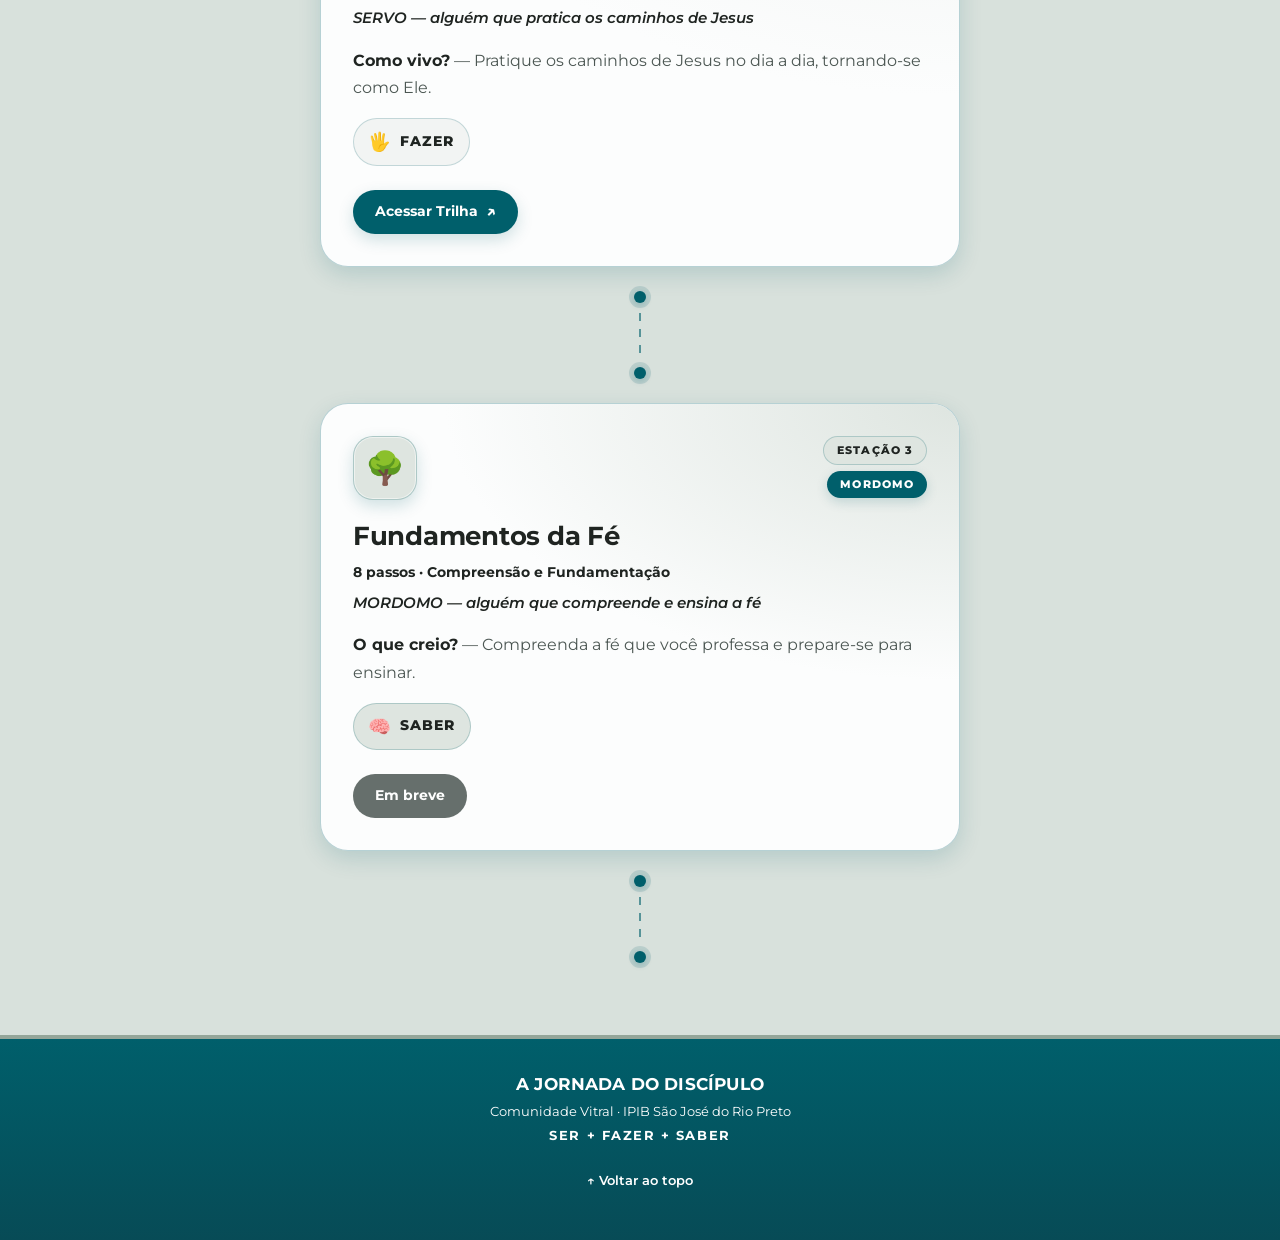
==== commit 38f97ef0: "feat(hub): página Material de Apoio com link no menu (v1.7.0)" ====
--- a/index.html
+++ b/index.html
@@ -33,6 +33,7 @@
       </a>
       <nav class="nav" role="navigation" aria-label="Navegação principal">
         <a href="#trilhas">As Trilhas</a>
+        <a href="material-de-apoio.html">Material de Apoio</a>
       </nav>
     </div>
   </header>
--- a/css/tokens.css
+++ b/css/tokens.css
@@ -23,6 +23,7 @@
   /* === ZONAS (âncora escura → bandas claras) === */
   --zona-petroleo: var(--brand-petroleo);
   --zona-petroleo-claro: #0A6A76;
+  --zona-petroleo-escuro: var(--brand-petroleo-escuro);
   --zona-clara: #D8E1DC;
   --zona-sage: var(--brand-sage);
   --zona-sage-suave: var(--brand-sage-suave);
--- a/css/estilo.css
+++ b/css/estilo.css
@@ -459,8 +459,9 @@
 .site-footer {
   padding: var(--space-xl) 0 var(--space-2xl);
   text-align: center;
-  color: rgba(255, 255, 255, 0.85);
+  color: var(--brand-white);
   background: linear-gradient(180deg, var(--zona-petroleo) 0%, var(--zona-petroleo-escuro) 100%);
+  border-top: 4px solid var(--brand-sage);
 }
 
 .site-footer strong {
@@ -482,7 +483,7 @@
   margin-top: var(--space-xs);
   font-weight: 700;
   letter-spacing: 0.12em;
-  color: var(--brand-sage-claro);
+  color: var(--brand-white);
 }
 
 .back-to-top {
@@ -490,10 +491,10 @@
   margin-top: var(--space-lg);
   font-size: 0.8rem;
   font-weight: 600;
-  color: var(--brand-sage-claro);
+  color: var(--brand-white);
   transition: color 0.2s;
 }
-.back-to-top:hover { color: var(--brand-white); }
+.back-to-top:hover { text-decoration: underline; }
 .back-to-top:focus-visible {
   outline: 2px solid var(--brand-white);
   outline-offset: 4px;
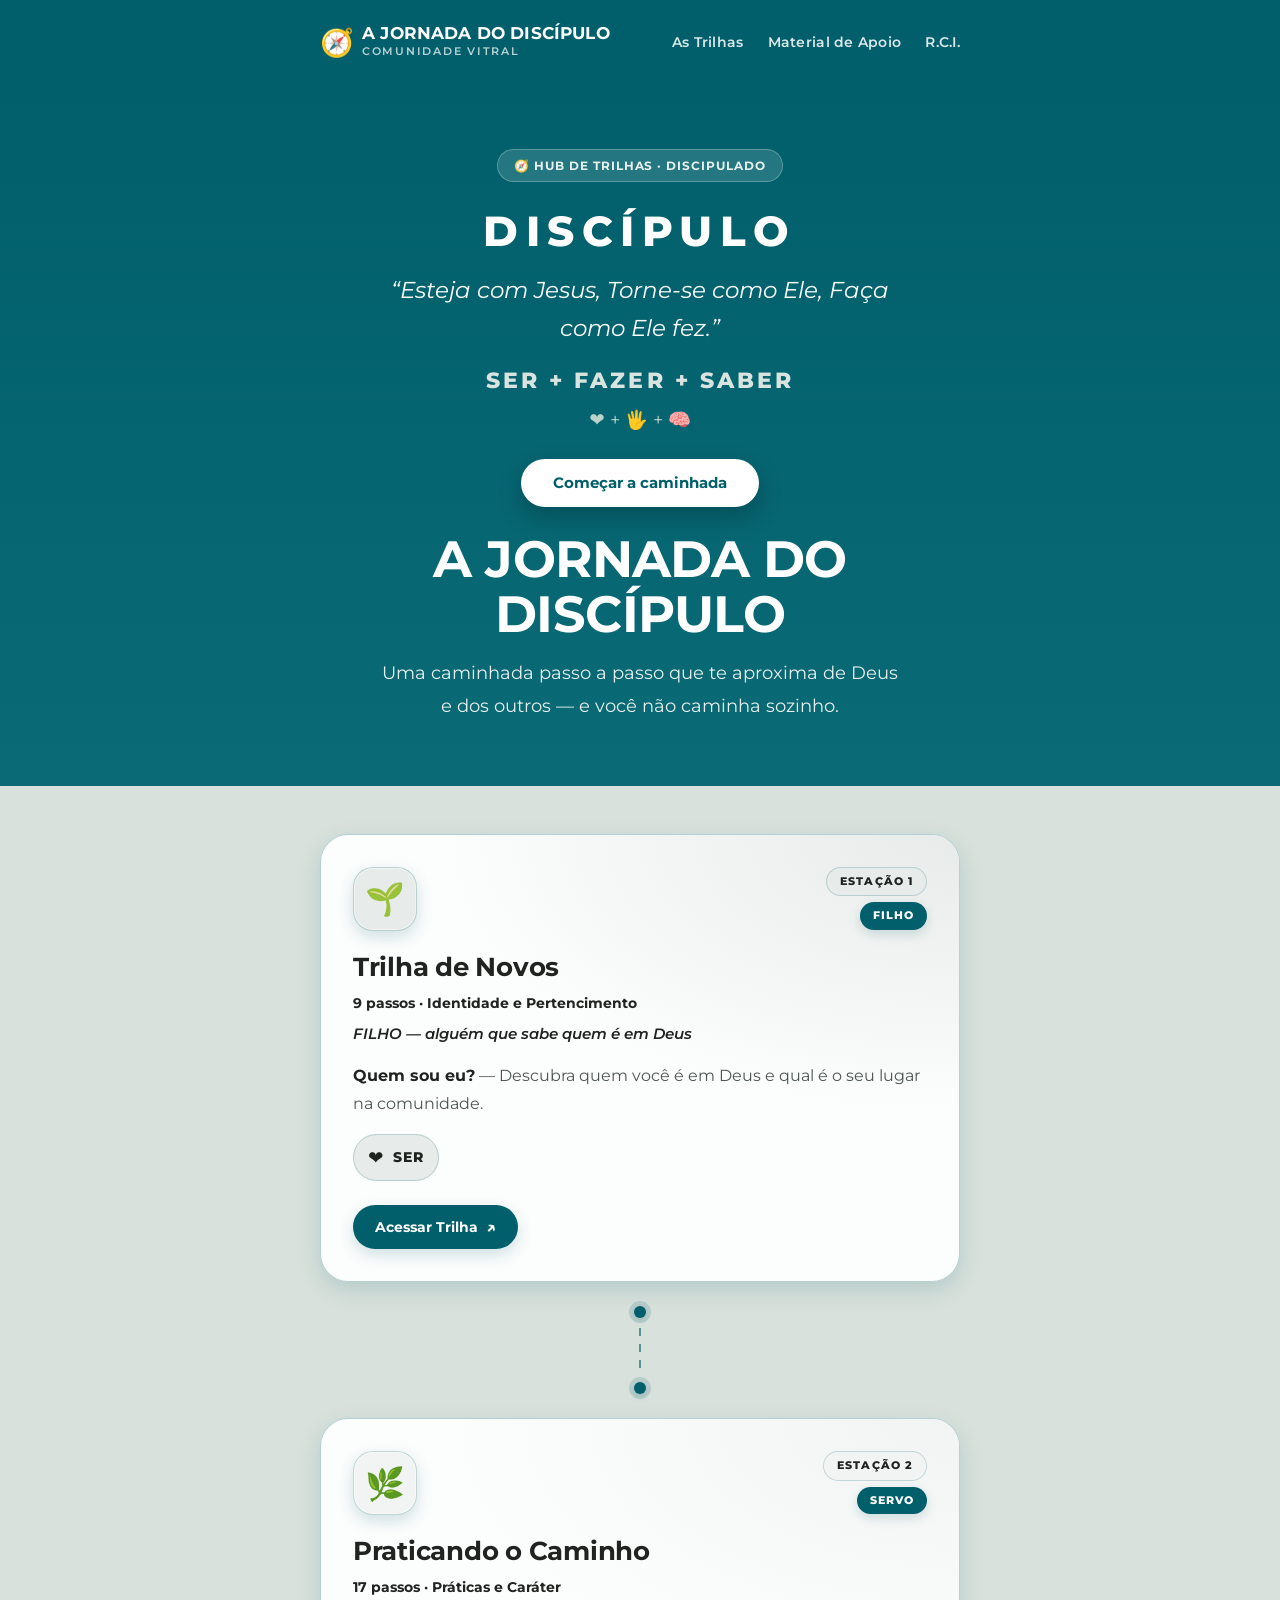
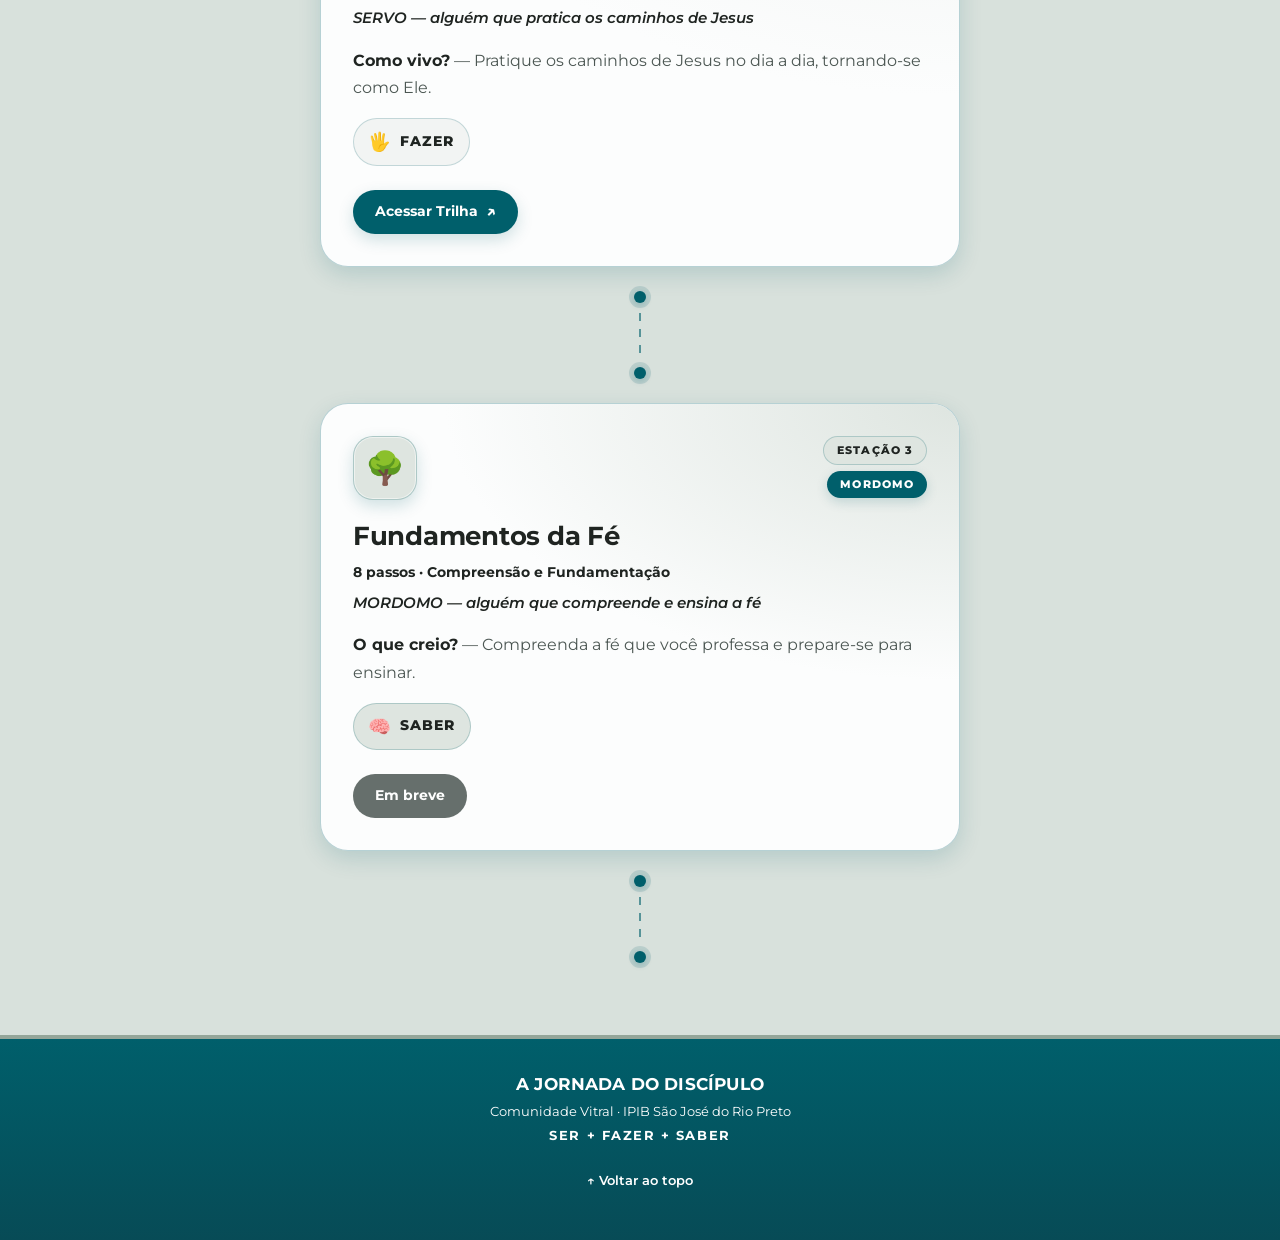
==== commit d90c8f81: "feat(hub): página R.C.I. no menu (v1.8.0)" ====
--- a/index.html
+++ b/index.html
@@ -34,6 +34,7 @@
       <nav class="nav" role="navigation" aria-label="Navegação principal">
         <a href="#trilhas">As Trilhas</a>
         <a href="material-de-apoio.html">Material de Apoio</a>
+        <a href="rci.html">R.C.I.</a>
       </nav>
     </div>
   </header>
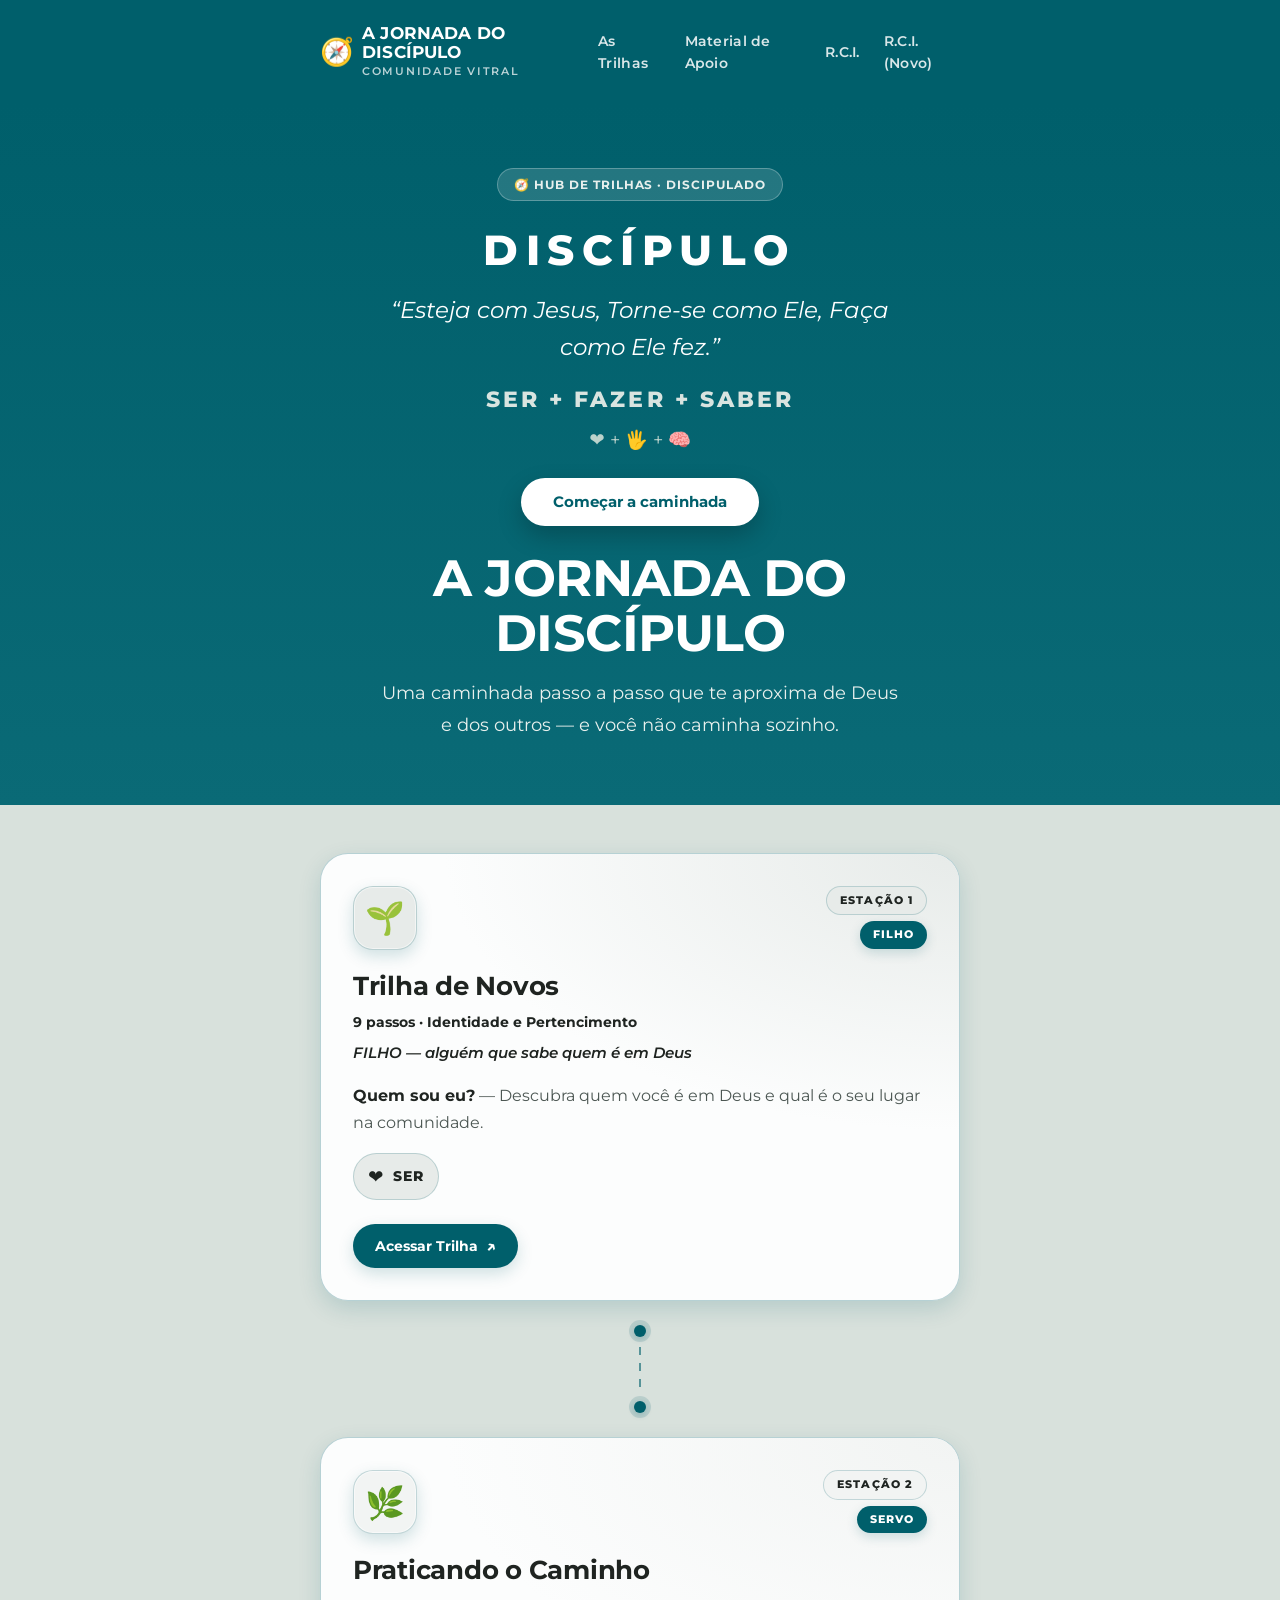
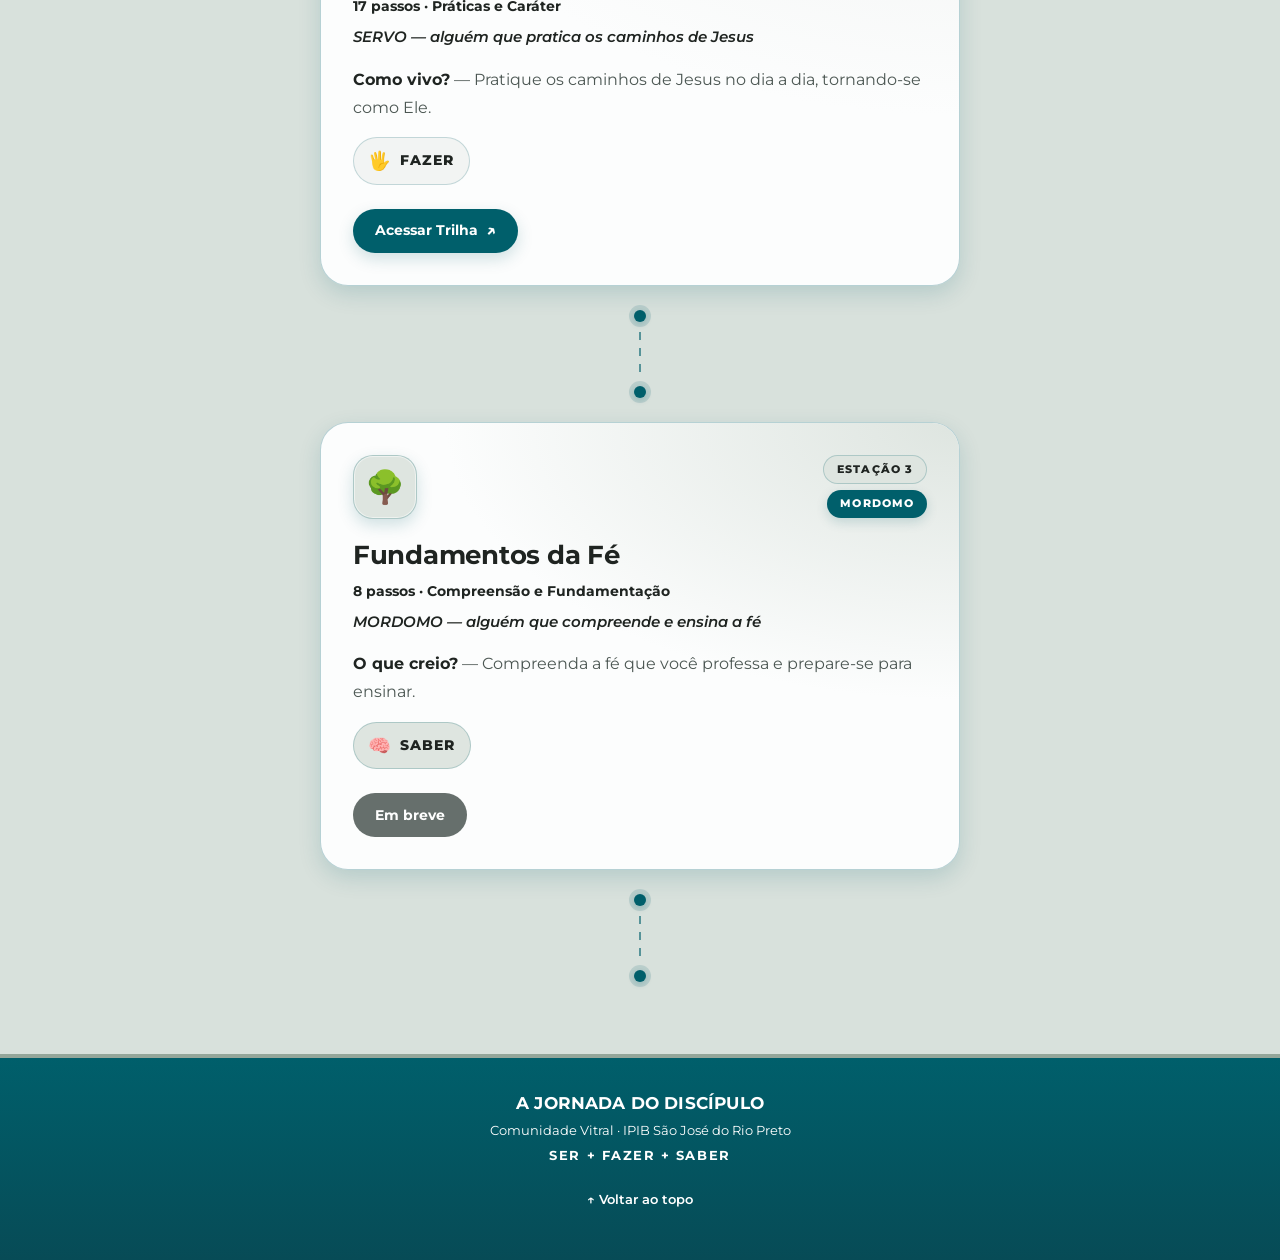
==== commit 503666d8: "feat: nova página RCI — Um Jeito de Ser (rci-novo.html) - Nova página com 6 seções, tom conversacion" ====
--- a/index.html
+++ b/index.html
@@ -35,6 +35,7 @@
         <a href="#trilhas">As Trilhas</a>
         <a href="material-de-apoio.html">Material de Apoio</a>
         <a href="rci.html">R.C.I.</a>
+        <a href="rci-novo.html">R.C.I. (Novo)</a>
       </nav>
     </div>
   </header>
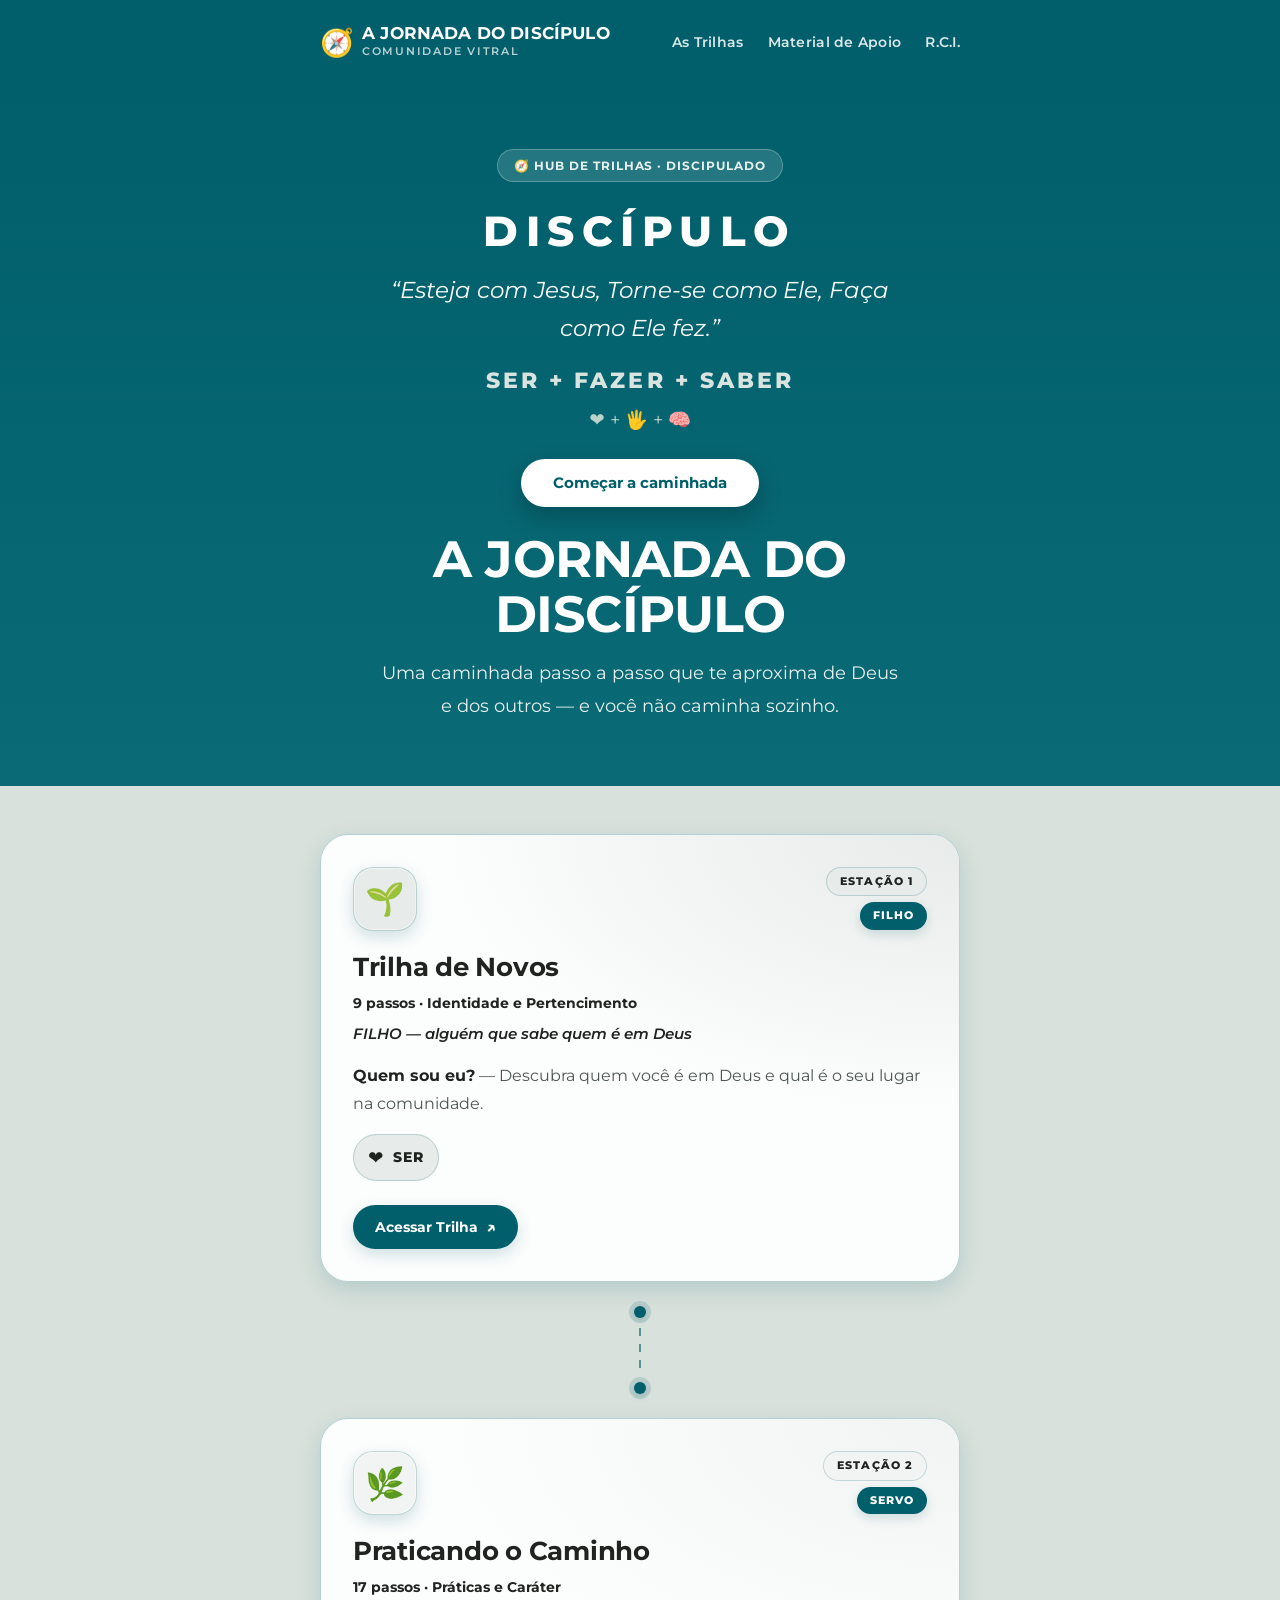
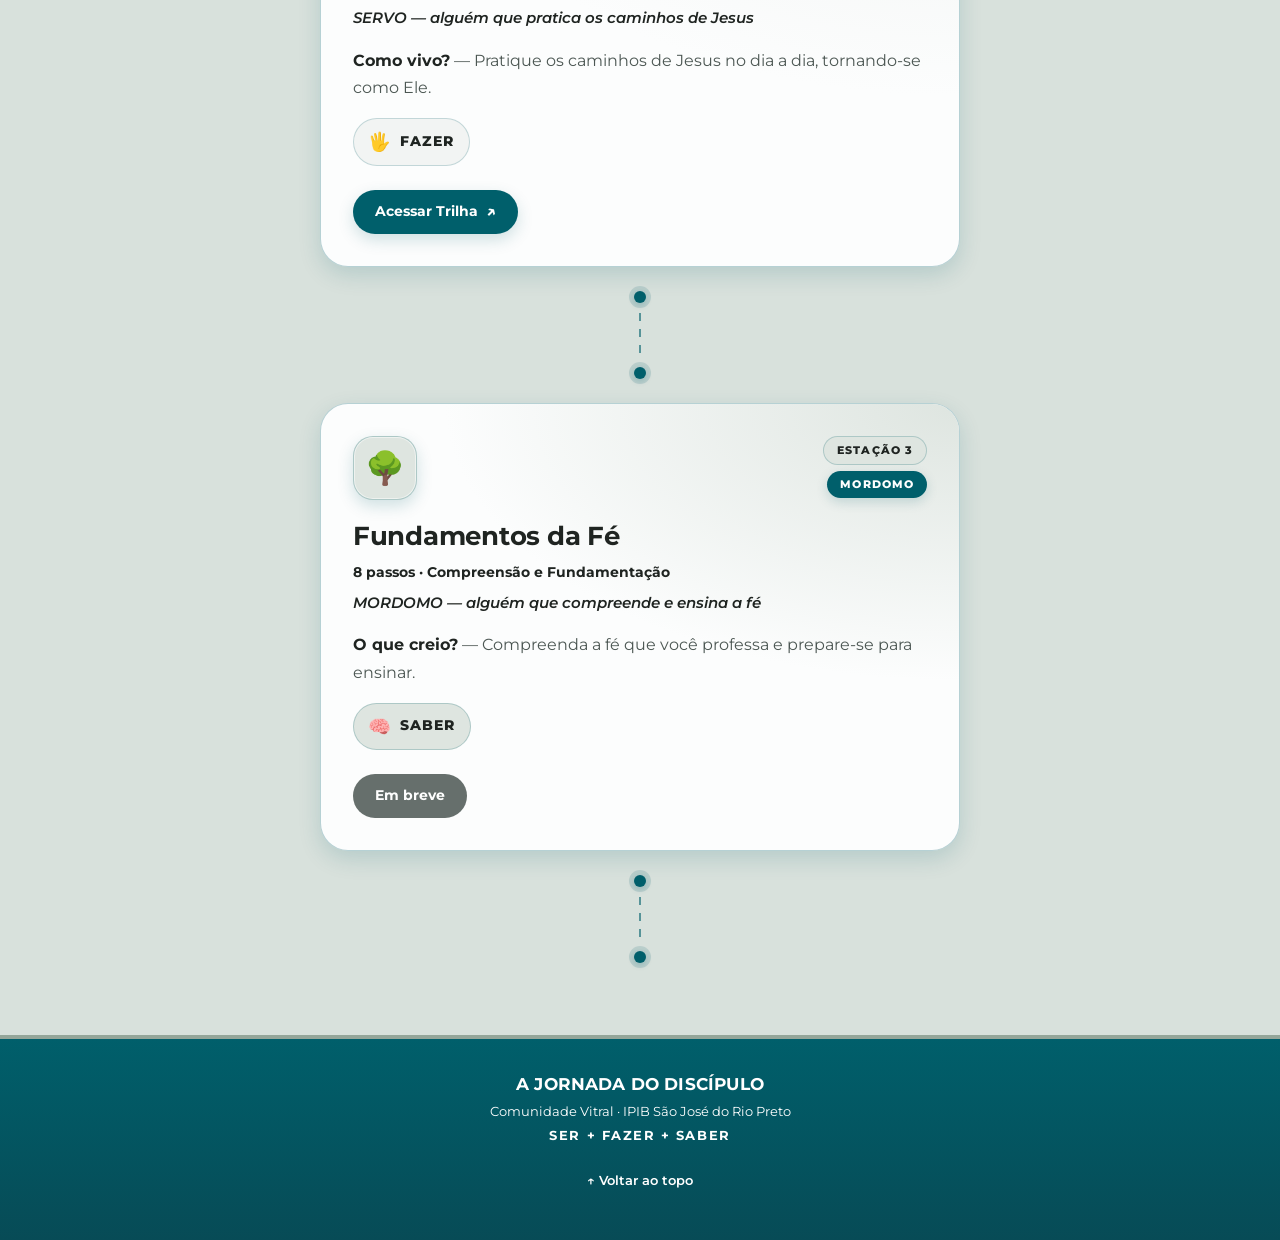
==== commit c79324fd: "refactor: rci-novo.html vira rci.html; versão antiga preservada na branch rci/vantiga - rci.html ant" ====
--- a/index.html
+++ b/index.html
@@ -35,7 +35,6 @@
         <a href="#trilhas">As Trilhas</a>
         <a href="material-de-apoio.html">Material de Apoio</a>
         <a href="rci.html">R.C.I.</a>
-        <a href="rci-novo.html">R.C.I. (Novo)</a>
       </nav>
     </div>
   </header>
